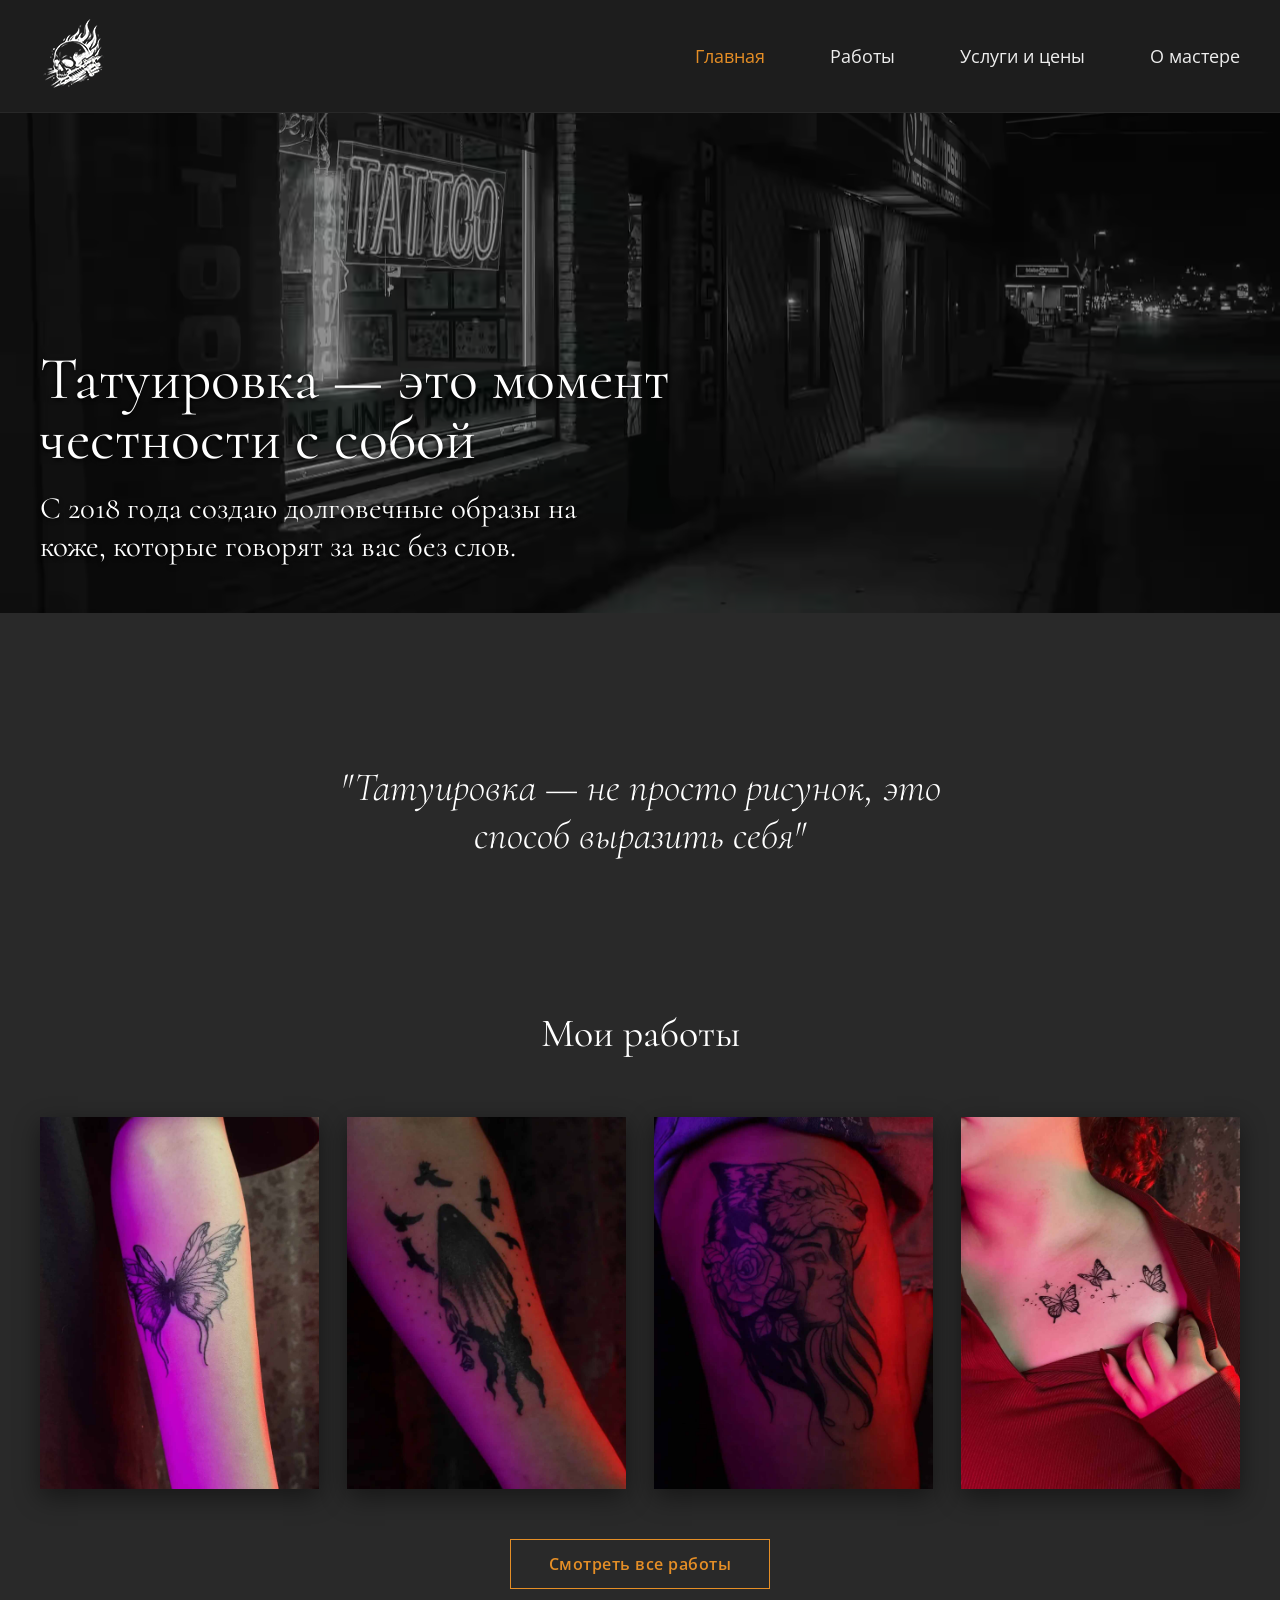
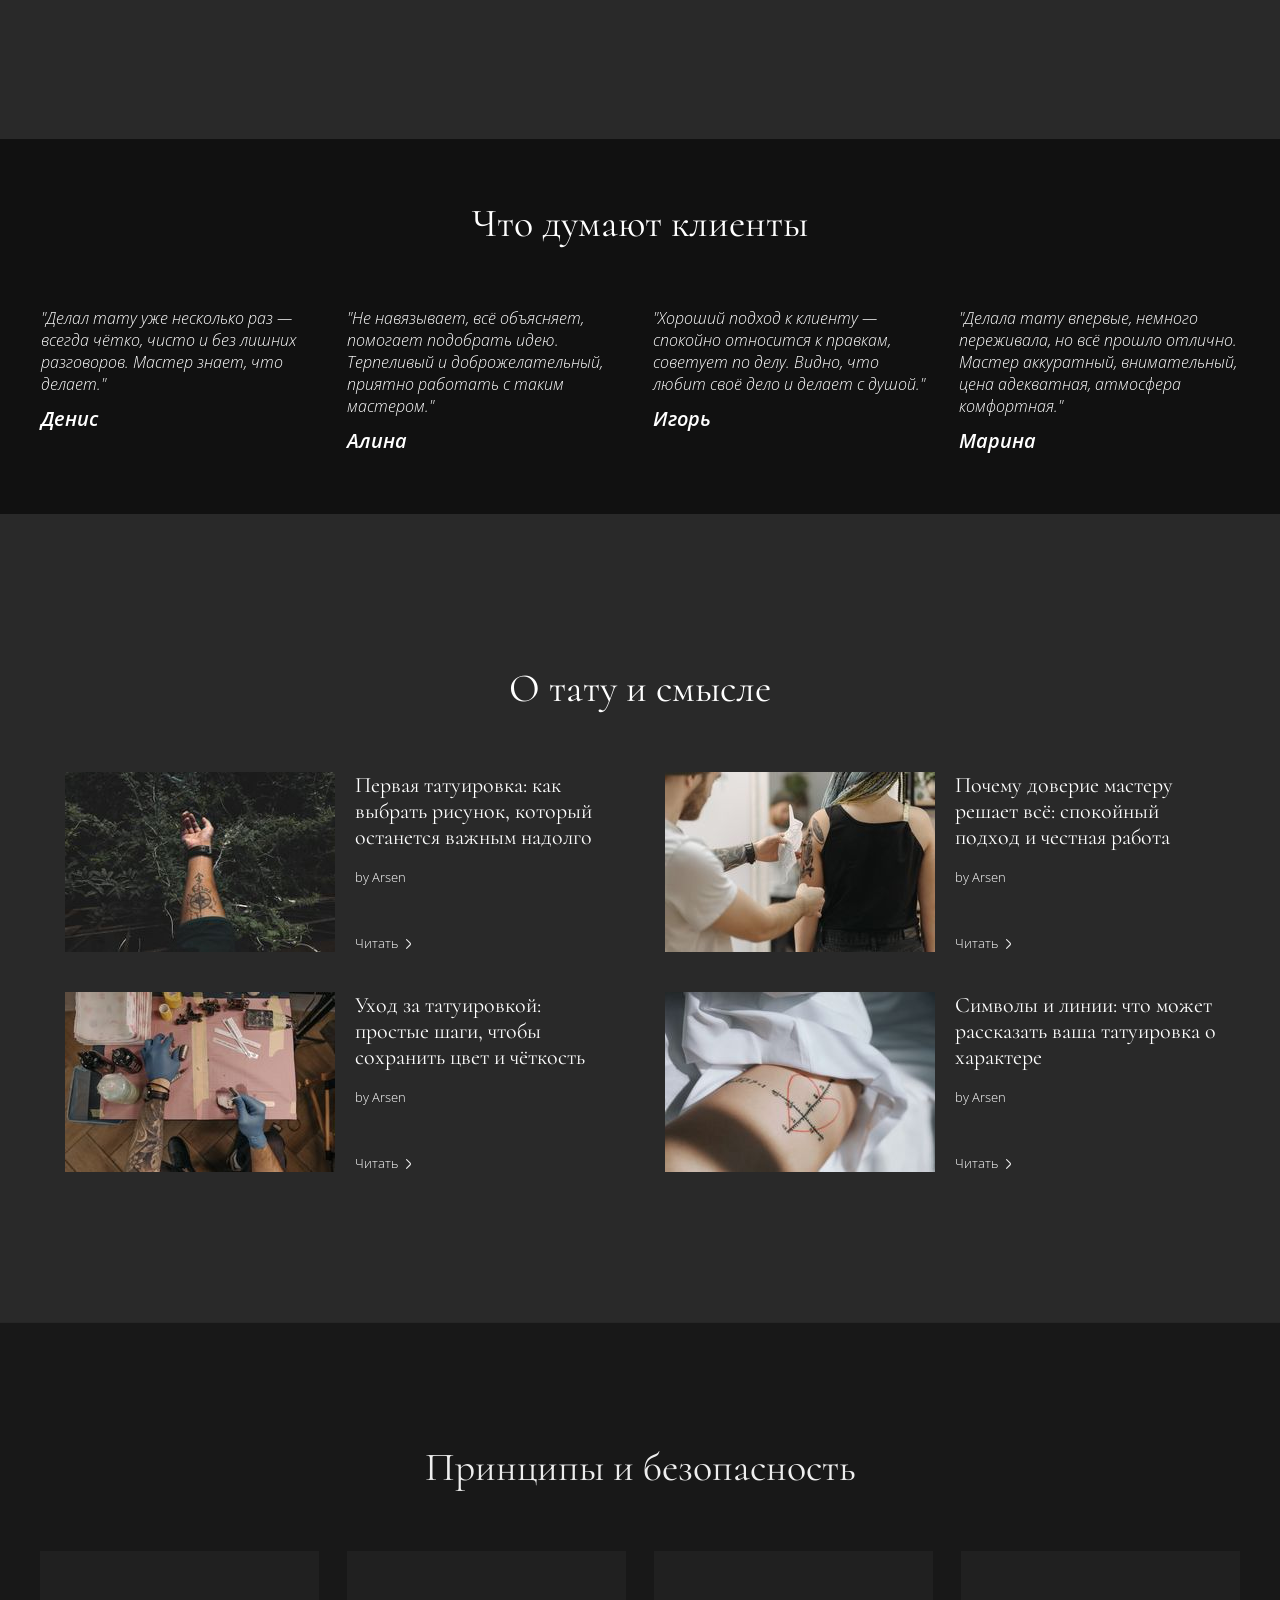
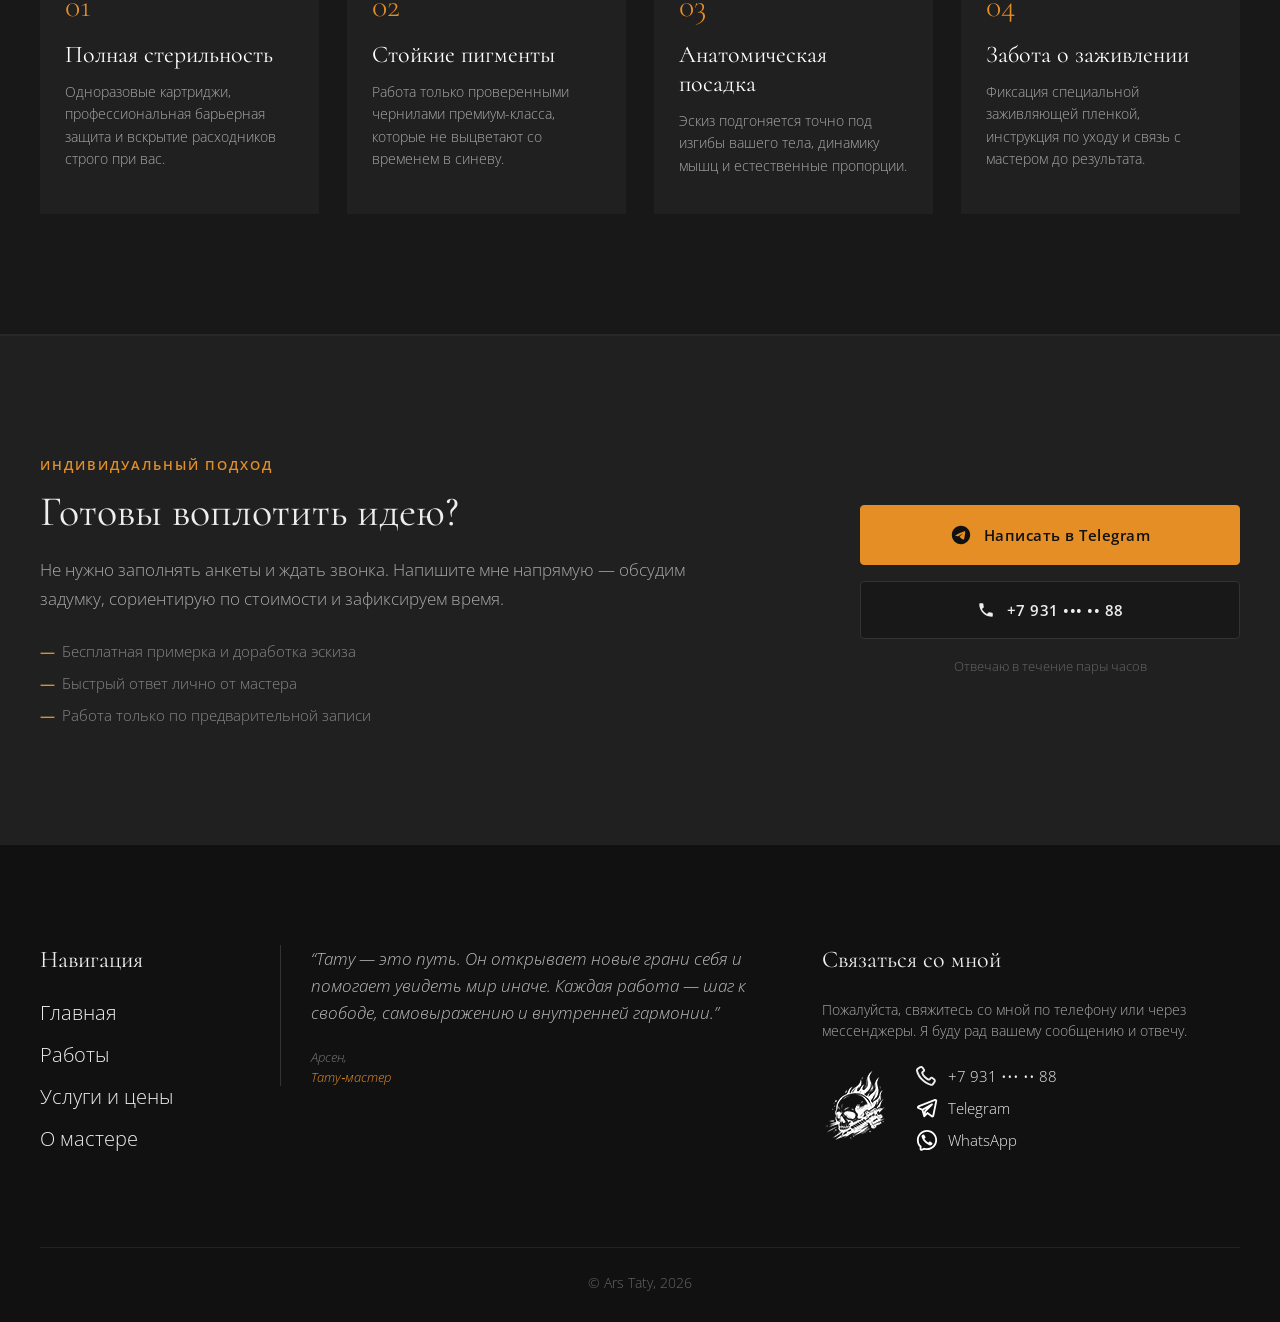
==== index.html @ 9cd9a905 "Add files via upload" ====
<!DOCTYPE html>
<html lang="ru">

<head>
  <meta charset="UTF-8">
  <meta name="viewport" content="width=device-width, initial-scale=1.0">
  <link rel="icon" type="image/svg+xml" href="images/favicon.svg">
  <title>Тату-мастер Арсен — Главная</title>
  <link rel="stylesheet" href="css/reset.css">
  <link rel="stylesheet" href="css/style.css">
  <link rel="preconnect" href="https://fonts.googleapis.com">
  <link rel="preconnect" href="https://fonts.gstatic.com" crossorigin>
  <link
    href="https://fonts.googleapis.com/css2?family=Cormorant:ital,wght@0,300..700;1,300..700&family=Open+Sans:ital,wght@0,300..800;1,300..800&display=swap"
    rel="stylesheet">
</head>

<body>

  <div class="wrapper">
    <header class="header">
      <div class="menu--close"></div>
      <div class="container">
        <div class="header__inner">
          <a href="./" class="logo">
            <img src="images/logo.png" alt="Тату-студия Ars Taty">
          </a>
          <nav class="menu">
            <button class="menu__btn" type="button" aria-label="Открыть меню">
              <span></span>
              <span></span>
              <span></span>
              <span></span>
            </button>
            <ul class="menu__list">
              <li class="menu__close">
                <button class="menu__close-btn" type="button" aria-label="Закрыть меню">
                  <img src="images/close.svg" alt="">
                </button>
              </li>
              <li class="menu__item">
                <a class="menu__link menu__link--current">Главная</a>
              </li>
              <li class="menu__item">
                <a href="works/" class="menu__link">Работы</a>
              </li>
              <li class="menu__item">
                <a href="prices/" class="menu__link">Услуги и цены</a>
              </li>
              <li class="menu__item">
                <a href="about/" class="menu__link">О мастере</a>
              </li>
              <li class="mobile-nav">
                <ul class="mobile-menu">
                  <li class="mobile-menu__item">
                    <a href="#" class="mobile__menu-link phone-secure" data-p1="Kzc5MzE=" data-p2="ODg4MTY4OA=="
                      data-view="KzcgOTMxIDg4OCAxNiA4OA==">+7 931 ••• •• 88</a>
                  </li>
                  <li class="mobile-menu__item">
                    <a href="https://t.me/ars_taty" target="_blank" rel="noopener"
                      class="mobile__menu-link">Telegram</a>
                  </li>
                </ul>
              </li>
            </ul>
          </nav>
        </div>
      </div>
    </header>

    <main class="main">
      <section class="top">
        <div class="container">
          <div class="top__inner">
            <h1 class="top__title">
              Татуировка — это момент честности с собой
            </h1>
            <p class="top__text">
              С 2018 года создаю долговечные образы на коже, которые говорят за вас без слов.
            </p>
          </div>
        </div>
      </section>
      <blockquote class="blockquote">
        <p class="blockquote__text">
          "Татуировка — не просто рисунок, это способ выразить себя"
        </p>
      </blockquote>
      <section class="assortment">
        <div class="container">
          <h2 class="title assortment__title">Мои работы</h2>
          <ul class="assortment__list">
            <li class="assortment__item">
              <a href="works/" class="assortment__link">
                <img src="images/prover2.jpg" alt="" class="assortment__img">
              </a>
            </li>
            <li class="assortment__item">
              <a href="works/" class="assortment__link">
                <img src="images/prover4.jpg" alt="" class="assortment__img">
              </a>
            </li>
            <li class="assortment__item">
              <a href="works/" class="assortment__link">
                <img src="images/prover5.jpg" alt="" class="assortment__img">
              </a>
            </li>
            <li class="assortment__item">
              <a href="works/" class="assortment__link">
                <img src="images/prover7.jpg" alt="" class="assortment__img">
              </a>
            </li>
          </ul>
          <a href="works/" class="assortment__btn">Смотреть все работы</a>
        </div>
      </section>
      <section class="reviews">
        <div class="container">
          <h2 class="title">
            Что думают клиенты
          </h2>
          <ul class="reviews__list">
            <li class="reviews__item">
              <blockquote>
                <p class="reviews__text">
                  "Делал тату уже несколько раз — всегда чётко, чисто и без лишних разговоров. Мастер знает, что
                  делает."
                </p>
                <cite class="reviews__name">Денис</cite>
              </blockquote>
            </li>
            <li class="reviews__item">
              <blockquote>
                <p class="reviews__text">
                  "Не навязывает, всё объясняет, помогает подобрать идею. Терпеливый и доброжелательный, приятно
                  работать с таким мастером."
                </p>
                <cite class="reviews__name">Алина</cite>
              </blockquote>
            </li>
            <li class="reviews__item">
              <blockquote>
                <p class="reviews__text">
                  "Хороший подход к клиенту — спокойно относится к правкам, советует по делу. Видно, что любит своё дело
                  и делает с душой."
                </p>
                <cite class="reviews__name">Игорь</cite>
              </blockquote>
            </li>
            <li class="reviews__item">
              <blockquote>
                <p class="reviews__text">
                  "Делала тату впервые, немного переживала, но всё прошло отлично. Мастер аккуратный, внимательный, цена
                  адекватная, атмосфера комфортная."
                </p>
                <cite class="reviews__name">Марина</cite>
              </blockquote>
            </li>
          </ul>
        </div>
      </section>
      <section class="main-blog">
        <div class="container">
          <h2 class="title">О тату и смысле</h2>
          <ul class="main-blog__list">
            <li class="main-blog__item">
              <img src="images/blog-1.jpg" alt="" class="main-blog__item-img">
              <div class="main-blog__item-content">
                <h3 class="main-blog__item-title">
                  <a href="articles/first-tattoo/">Первая татуировка: как выбрать рисунок, который останется важным
                    надолго</a>
                </h3>
                <a href="articles/first-tattoo/" class="main-blog__item-author">by Arsen</a>
                <a href="articles/first-tattoo/" class="main-blog__item-link">Читать</a>
              </div>
            </li>
            <li class="main-blog__item">
              <img src="images/blog-2.jpg" alt="" class="main-blog__item-img">
              <div class="main-blog__item-content">
                <h3 class="main-blog__item-title">
                  <a href="articles/trust-master/">Почему доверие мастеру решает всё: спокойный подход и честная
                    работа</a>
                </h3>
                <a href="articles/trust-master/" class="main-blog__item-author">by Arsen</a>
                <a href="articles/trust-master/" class="main-blog__item-link">Читать</a>
              </div>
            </li>
            <li class="main-blog__item">
              <img src="images/blog-3.jpg" alt="" class="main-blog__item-img">
              <div class="main-blog__item-content">
                <h3 class="main-blog__item-title">
                  <a href="articles/tattoo-care/">Уход за татуировкой: простые шаги, чтобы сохранить цвет и чёткость</a>
                </h3>
                <a href="articles/tattoo-care/" class="main-blog__item-author">by Arsen</a>
                <a href="articles/tattoo-care/" class="main-blog__item-link">Читать</a>
              </div>
            </li>
            <li class="main-blog__item">
              <img src="images/blog-4.jpg" alt="" class="main-blog__item-img">
              <div class="main-blog__item-content">
                <h3 class="main-blog__item-title">
                  <a href="articles/symbols/">Символы и линии: что может рассказать ваша татуировка о характере</a>
                </h3>
                <a href="articles/symbols/" class="main-blog__item-author">by Arsen</a>
                <a href="articles/symbols/" class="main-blog__item-link">Читать</a>
              </div>
            </li>
          </ul>

        </div>
      </section>
      <section class="prioritise">
        <div class="container">
          <h2 class="title">Принципы и безопасность</h2>
          <ul class="prioritise__list">
            <li class="prioritise__item">
              <span class="prioritise__number">01</span>
              <h3 class="prioritise__item-title">Полная стерильность</h3>
              <p class="prioritise__item-text">
                Одноразовые картриджи, профессиональная барьерная защита и вскрытие расходников строго при вас.
              </p>
            </li>
            <li class="prioritise__item">
              <span class="prioritise__number">02</span>
              <h3 class="prioritise__item-title">Стойкие пигменты</h3>
              <p class="prioritise__item-text">
                Работа только проверенными чернилами премиум-класса, которые не выцветают со временем в синеву.
              </p>
            </li>
            <li class="prioritise__item">
              <span class="prioritise__number">03</span>
              <h3 class="prioritise__item-title">Анатомическая посадка</h3>
              <p class="prioritise__item-text">
                Эскиз подгоняется точно под изгибы вашего тела, динамику мышц и естественные пропорции.
              </p>
            </li>
            <li class="prioritise__item">
              <span class="prioritise__number">04</span>
              <h3 class="prioritise__item-title">Забота о заживлении</h3>
              <p class="prioritise__item-text">
                Фиксация специальной заживляющей пленкой, инструкция по уходу и связь с мастером до результата.
              </p>
            </li>
          </ul>
        </div>
      </section>
      <section class="mailing-list">
        <div class="container">
          <div class="mailing-list__inner">
            <div class="mailing-list__content">
              <span class="mailing-list__subtitle">Индивидуальный подход</span>
              <h2 class="title mailing-list__title">Готовы воплотить идею?</h2>
              <p class="mailing-list__text">
                Не нужно заполнять анкеты и ждать звонка. Напишите мне напрямую — обсудим задумку, сориентирую по
                стоимости и зафиксируем время.
              </p>
              <ul class="mailing-list__features">
                <li>Бесплатная примерка и доработка эскиза</li>
                <li>Быстрый ответ лично от мастера</li>
                <li>Работа только по предварительной записи</li>
              </ul>
            </div>

            <div class="mailing-list__actions">
              <a href="https://t.me/ars_taty" target="_blank" rel="noopener"
                class="mailing-list__btn mailing-list__btn--tg">
                <svg width="22" height="22" viewBox="0 0 24 24" fill="currentColor">
                  <path
                    d="M12 2C6.48 2 2 6.48 2 12s4.48 10 10 10 10-4.48 10-10S17.52 2 12 2zm4.64 6.8c-.15 1.58-.8 5.42-1.13 7.19-.14.75-.42 1-.68 1.03-.58.05-1.02-.38-1.58-.75-.88-.58-1.38-.94-2.23-1.5-.99-.65-.35-1.01.22-1.59.15-.15 2.71-2.48 2.76-2.69a.2.2 0 00-.05-.18c-.06-.05-.14-.03-.21-.02-.09.02-1.49.95-4.22 2.79-.4.27-.76.41-1.08.4-.36-.01-1.04-.2-1.55-.37-.63-.2-1.12-.31-1.08-.66.02-.18.27-.36.75-.55 2.92-1.27 4.86-2.11 5.83-2.51 2.78-1.16 3.35-1.36 3.73-1.36.08 0 .27.02.39.12.1.08.13.19.14.27-.01.06.01.24 0 .38z" />
                </svg>
                <span>Написать в Telegram</span>
              </a>
              <a href="#" class="mailing-list__btn mailing-list__btn--phone phone-secure" data-p1="Kzc5MzE="
                data-p2="ODg4MTY4OA==" data-view="KzcgOTMxIDg4OCAxNiA4OA==">
                <svg width="18" height="18" viewBox="0 0 24 24" fill="currentColor">
                  <path
                    d="M6.62 10.79a15.053 15.053 0 006.59 6.59l2.2-2.2c.27-.27.67-.36 1.02-.24 1.12.37 2.33.57 3.57.57.55 0 1 .45 1 1V20c0 .55-.45 1-1 1-9.39 0-17-7.61-17-17 0-.55.45-1 1-1h3.5c.55 0 1 .45 1 1 0 1.25.2 2.45.57 3.57.11.35.03.74-.25 1.02l-2.2 2.2z" />
                </svg>
                <span>+7 931 ••• •• 88</span>
              </a>

              <p class="mailing-list__note">Отвечаю в течение пары часов</p>
            </div>
          </div>
        </div>
      </section>
    </main>
    <footer class="footer">
      <div class="container">
        <div class="footer__inner">
          <ul class="footer__products">
            <li class="footer__products-title">
              Навигация
            </li>
            <li class="footer__products-item">
              <a class="footer__products-link footer__link--current">Главная</a>
            </li>
            <li class="footer__products-item">
              <a href="works/" class="footer__products-link">Работы</a>
            </li>
            <li class="footer__products-item">
              <a href="prices/" class="footer__products-link">Услуги и цены</a>
            </li>
            <li class="footer__products-item">
              <a href="about/" class="footer__products-link">О мастере</a>
            </li>
          </ul>
          <blockquote class="footer__blockquote">
            <p class="footer__blockquote-text">
              “Тату — это путь. Он открывает новые грани себя и помогает увидеть мир иначе.
              Каждая работа — шаг к свободе, самовыражению и внутренней гармонии.”
            </p>
            <cite class="footer__blockquote-author">
              Арсен,
              <span>Тату‑мастер</span>
            </cite>
          </blockquote>
          <div class="footer__contacts">
            <h5 class="footer__contacts-title">
              Связаться со мной
            </h5>
            <p class="footer__contacts-text">
              Пожалуйста, свяжитесь со мной по телефону или через мессенджеры.
              Я буду рад вашему сообщению и отвечу.
            </p>
            <ul class="footer__nav">
              <li class="footer__nav-logo">
                <a href="./" class="footer__logo">
                  <img src="images/logo.png" alt="Тату-студия Ars Taty">
                </a>
              </li>
              <li class="footer__nav-contacts">
                <a href="#" class="footer__nav-phone phone-secure" data-p1="Kzc5MzE=" data-p2="ODg4MTY4OA=="
                  data-view="KzcgOTMxIDg4OCAxNiA4OA==">+7 931 ••• •• 88</a>
                <a href="https://t.me/ars_taty" target="_blank" rel="noopener" class="footer__nav-tg">Telegram</a>
                <a href="https://wa.me/79318881688" target="_blank" rel="noopener" class="footer__nav-wa">WhatsApp</a>
              </li>
            </ul>
          </div>
        </div>
        <div class="footer__bottom">
          <p class="footer__copy">© Ars Taty,
            <script>document.write(new Date().getFullYear());</script>
          </p>
        </div>
      </div>
    </footer>
  </div>

  <script src="js/main.js"></script>
</body>

</html>
---- css/style.css ----
html {
  box-sizing: border-box;
  scroll-behavior: smooth;
}

*,
*::after,
*::before {
  box-sizing: inherit;
}

html,
body {
  min-height: 100%;
}

body.lock-scroll {
  overflow: hidden;
}

.wrapper {
  min-height: 100%;
  display: flex;
  flex-direction: column;
}

.main {
  flex-grow: 1;
}

a {
  text-decoration: none;
  color: inherit;
}

button {
  padding: 0;
  border: none;
  background-color: transparent;
}

ul {
  list-style: none;
}

.title {
  text-align: center;
  margin-bottom: 60px;
  font-family: "Cormorant", serif;
  font-size: 40px;
  font-weight: 400;
}

.container {
  max-width: 1240px;
  margin: 0 auto;
  padding-left: 20px;
  padding-right: 20px;
}

body {
  color: #151618;
  font-family: "Open Sans", sans-serif;
  font-size: 20px;
  font-weight: 300;
  line-height: normal;
  position: relative;
  overflow-x: hidden;
}

.header {
  position: sticky;
  top: 0;
  z-index: 99;
  color: #eee;
  background: rgba(17, 17, 17, 0.95);
  backdrop-filter: blur(8px);
  border-bottom: 1px solid rgba(255, 255, 255, 0.05);
  transition: transform 0.35s ease;
  will-change: transform;
}

.header__inner {
  display: flex;
  justify-content: space-between;
  align-items: center;
  padding: 18px 0;
  min-height: 80px;
}

.menu__btn {
  display: none;
  width: 40px;
  height: 40px;
  padding: 10px 0;
  flex-direction: column;
  justify-content: space-between;
  position: relative;
  z-index: 2;
}

.menu__link {
  transition: color 0.25s ease;
}

.menu__link[href]:hover {
  color: #E58E26;
  cursor: pointer;
}

.menu__link.menu__link--current {
  color: #E58E26;
  cursor: default;
}


.menu--close {
  display: none;
  position: absolute;
  left: 0;
  right: 0;
  top: 0;
  bottom: 0;
  background-color: rgba(0, 0, 0, .83);
  z-index: 1;
  transition: background-color .3s ease;
}

.menu--close.menu--open {
  display: block;
}

.mobile-nav,
.menu__close {
  display: none;
}

.menu__btn span {
  background-color: #eee;
  height: 2px;
  width: 100%;
}

.menu__list {
  display: flex;
  align-items: center;
  gap: 0 65px;
  font-size: 18px;
  font-weight: 400;
  margin-left: 85px;
  position: relative;
  z-index: 3;
}

.menu__list li,
.menu__list a {
  white-space: nowrap;
}

.top {
  position: relative;
  color: #fff;
}

.top::before {
  content: '';
  position: absolute;
  inset: 0;
  background-image: url(../images/top-bg2.avif);
  background-repeat: no-repeat;
  background-position: center;
  background-size: cover;
  filter: brightness(0.6);
  z-index: -1;
}

.top__inner {
  min-height: 500px;
  color: #fff;
  font-family: "Cormorant", serif;
  font-weight: 400;
  display: flex;
  flex-direction: column;
  justify-content: flex-end;
  text-shadow: 0 2px 4px rgb(0, 0, 0);
}

.top__title {
  font-size: 60px;
  margin-bottom: 20px;
  max-width: 780px;
  line-height: 1;
  font-weight: 400;
}

.top__text {
  font-size: 31px;
  margin-bottom: 48px;
  max-width: 560px;
}

.blockquote,
.assortment {
  background: #292929;
}

.blockquote__text {
  text-align: center;
  font-family: 'Cormorant', serif;
  font-size: 40px;
  font-style: italic;
  max-width: 704px;
  padding: 150px 0;
  margin: 0 auto;
  color: #fff;
}


.assortment {
  padding-bottom: 150px;
  color: #fff;
}

.assortment__btn {
  display: block;
  width: max-content;
  margin: 50px auto 0;
  padding: 13px 38px;
  border: 1px solid #E58E26;
  color: #E58E26;
  font-family: "Open Sans", sans-serif;
  font-size: 16px;
  font-weight: 600;
  letter-spacing: 0.5px;
  text-decoration: none;
  transition: background-color 0.3s ease, color 0.3s ease;
}

.assortment__btn:hover {
  background-color: #E58E26;
  color: #111111;
}

.assortment__list {
  display: grid;
  grid-template-columns: repeat(4, 1fr);
  gap: 28px;
}

.assortment__item {
  overflow: hidden;
  aspect-ratio: 3 / 4;
  background-color: #202020;
  box-shadow: 0 8px 24px rgba(0, 0, 0, 0.45);
}

.assortment__link {
  display: block;
  width: 100%;
  height: 100%;
}

.assortment__img {
  width: 100%;
  height: 100%;
  object-fit: cover;
  display: block;
  transition: transform 0.4s ease;
}

.assortment__item:hover .assortment__img {
  transform: scale(1.06);
}

.reviews {
  background: #111;
  padding: 60px 0;
  color: #fff;
}

.reviews__list {
  display: flex;
  gap: 0 26px;
  justify-content: center;
}

.reviews__item {
  flex-basis: 280px;
}

.reviews__text {
  font-size: 16px;
  font-style: italic;
  margin-bottom: 10px;
}

.reviews__name {
  font-weight: 600;
}

.main-blog {
  padding: 150px 0;
  background: #292929;
  color: #fff;
}

.main-blog__list {
  display: flex;
  justify-content: space-around;
  flex-wrap: wrap;
  gap: 40px 0;
}

.main-blog__item-img {
  max-width: 270px;
}

.main-blog__item {
  flex-basis: 551px;
  display: flex;
  gap: 0 20px;
}

.main-blog__item-content {
  display: flex;
  flex-direction: column;
}

.main-blog__item-title {
  font-family: "Cormorant", serif;
  font-size: 22px;
  font-weight: 400;
  margin-bottom: 10px;
  min-height: 86px;
}

.main-blog__item-author {
  font-size: 13px;
}

.main-blog__item-link {
  margin-top: auto;
  font-size: 13px;
  position: relative;
}

.main-blog__item-link::after {
  content: '';
  background-image: url(../images/arrow-wh.svg);
  position: absolute;
  width: 5px;
  height: 10px;
  margin-left: 8px;
  bottom: 3px;
}


.mailing-list {
  padding: 120px 0;
  background: #202020;
  color: #eee;
  border-top: 1px solid #282828;
}

.mailing-list__inner {
  display: flex;
  justify-content: space-between;
  align-items: center;
  gap: 60px;
}

.mailing-list__content {
  flex: 1 1 620px;
  max-width: 660px;
}

.mailing-list__subtitle {
  display: block;
  font-size: 13px;
  text-transform: uppercase;
  letter-spacing: 2px;
  color: #e58e26;
  margin-bottom: 14px;
  font-weight: 600;
}

.mailing-list__title {
  text-align: left;
  margin-bottom: 20px;
  font-size: 42px;
  line-height: 1.15;
}


.mailing-list__text {
  font-size: 17px;
  line-height: 1.65;
  color: #aaa;
  margin-bottom: 28px;
  font-weight: 300;
}

.mailing-list__features {
  display: flex;
  flex-direction: column;
  gap: 12px;
}

.mailing-list__features li {
  font-size: 15px;
  color: #888;
  position: relative;
  padding-left: 22px;
  text-align: left;
}

.mailing-list__features li::before {
  content: '—';
  position: absolute;
  left: 0;
  color: #e58e26;
  font-weight: 600;
}

.mailing-list__actions {
  flex: 0 0 380px;
  display: flex;
  flex-direction: column;
  gap: 16px;
}

.mailing-list__btn {
  display: flex;
  align-items: center;
  justify-content: center;
  gap: 12px;
  width: 100%;
  padding: 18px 28px;
  font-family: "Open Sans", sans-serif;
  font-size: 15px;
  font-weight: 600;
  letter-spacing: 0.5px;
  border-radius: 4px;
  transition: all 0.3s ease;
  text-decoration: none;
}

.mailing-list__btn--tg {
  background-color: #E58E26;
  color: #111;
  border: 1px solid #E58E26;
}

.mailing-list__btn--tg:hover {
  background-color: #f39c12;
  border-color: #f39c12;
  transform: translateY(-2px);
  box-shadow: 0 8px 24px rgba(229, 142, 38, 0.28);
}

.mailing-list__btn--phone {
  background-color: #181818;
  border: 1px solid #333;
  color: #eee;
}

.mailing-list__btn--phone:hover {
  border-color: #E58E26;
  color: #e58e26;
  transform: translateY(-2px);
}

.mailing-list__note {
  font-size: 13px;
  color: #666;
  text-align: center;
  margin-top: 2px;
}


.prioritise {
  padding: 120px 0;
  background: #181818;
  color: #eee;
  border-top: 1px solid #262626;
  border-bottom: 1px solid #262626;
}

.prioritise__list {
  display: grid;
  grid-template-columns: repeat(4, 1fr);
  gap: 28px;
}

.prioritise__item {
  background-color: #202020;
  padding: 35px 25px;
  border-bottom: 2px solid transparent;
  transition: border-color 0.3s ease, transform 0.3s ease;
}

.prioritise__item:hover {
  border-bottom-color: #E58E26;
  transform: translateY(-4px);
}

.prioritise__number {
  display: block;
  font-family: "Cormorant", serif;
  font-size: 32px;
  color: #e58e26;
  margin-bottom: 15px;
}

.prioritise__item-title {
  font-family: "Cormorant", serif;
  font-size: 24px;
  font-weight: 400;
  color: #fff;
  margin-bottom: 12px;
}

.prioritise__item-text {
  font-size: 14px;
  line-height: 1.6;
  color: #aaa;
}

.footer {
  padding: 100px 0 30px;
  background: #111;
  color: #eee;
}

.footer__inner {
  margin-bottom: 80px;
  display: grid;
  grid-template-columns: 200px 1.2fr 1fr;
  gap: 40px;
  align-items: start;
}

.footer__products-title,
.footer__contacts-title {
  font-family: "Cormorant", serif;
  font-size: 24px;
  font-weight: 400;
  margin-bottom: 25px;
}

.footer__products-item {
  margin-bottom: 15px;
}

.footer__products-link[href]:hover {
  color: #E58E26;
  cursor: pointer;
}

.footer__link--current {
  color: #eee;
  cursor: default;
}

.footer__blockquote {
  border-left: 1px solid #333;
  padding-left: 30px;
}

.footer__blockquote-text {
  font-style: italic;
  font-size: 17px;
  line-height: 1.6;
  margin-bottom: 15px;
  color: #bbb;
}

.footer__blockquote-author {
  font-size: 13px;
  color: #777;
}

.footer__blockquote-author span {
  display: block;
  color: #e58e26;
}

.footer__contacts-text {
  font-size: 14px;
  line-height: 1.5;
  color: #aaa;
  margin-bottom: 25px;
}

.footer__nav {
  display: flex;
  flex-wrap: wrap;
  align-items: center;
  gap: 16px 24px;
}

.footer__nav-logo {
  margin: 0;
  flex-shrink: 0;
}

.footer__nav-contacts {
  margin: 0;
  flex-shrink: 0;
}

.footer__nav-phone,
.footer__nav-tg,
.footer__nav-wa {
  position: relative;
  padding-left: 32px;
  font-size: 15px;
  display: block;
  white-space: nowrap;
  margin-bottom: 12px;
  transition: color 0.25s ease;
}

.footer__nav-wa {
  margin-bottom: 0;
}

.footer__nav-phone:hover,
.footer__nav-tg:hover,
.footer__nav-wa:hover {
  color: #E58E26;
}

.footer__nav-phone::before,
.footer__nav-tg::before,
.footer__nav-wa::before {
  content: '';
  position: absolute;
  left: 0;
  top: 50%;
  transform: translateY(-50%);
  background-repeat: no-repeat;
  background-position: center;
  background-size: contain;
}

.footer__nav-phone::before {
  width: 20px;
  height: 20px;
  background-image: url(../images/phone.svg);
}

.footer__nav-tg::before {
  width: 22px;
  height: 22px;
  background-image: url(../images/telegram.svg);
}

.footer__nav-wa::before {
  width: 22px;
  height: 22px;
  background-image: url(../images/wts.svg);
}

/* .footer__social {
  width: 100%;
  margin: 8px 0 0 0;
}

.footer__social-list {
  display: flex;
  gap: 15px;
  margin: 0;
}

.footer__social-link {
  display: grid;
} */

.footer__bottom {
  border-top: 1px solid #222;
  padding-top: 25px;
  text-align: center;
}

.footer__copy {
  font-size: 14px;
  color: #666;
}





















@media (max-width: 1200px) {
  .main-blog__item {
    flex-basis: 428px;
  }

  .main-blog__item-img {
    max-width: 230px;
  }
}

@media (max-width: 1000px) {

  .menu__list {
    margin-left: 60px;
  }

  .logo {
    margin-bottom: 0;
  }

  .header__inner {
    min-height: auto;
  }

  .blockquote {
    position: relative;
  }

  .blockquote::after {
    content: '';
    position: absolute;
    bottom: 0;
    left: 20px;
    right: 20px;
    height: 1px;
    background-color: #4c4c4c;
  }

  .blockquote__text {
    padding-top: 120px;
    padding-bottom: 120px;
  }

  .assortment {
    padding: 120px 0;


  }

  .main-blog {
    padding: 120px 0;
  }

  .main-blog__item-img {
    max-width: 230px;
  }

  .mailing-list {
    padding: 80px 0;
  }

  .mailing-list__inner {
    flex-direction: column;
    text-align: center;
    gap: 40px;
  }


  .mailing-list__title {
    text-align: center;
  }

  .mailing-list__content {
    max-width: 100%;
    flex: 0 0 auto;
  }

  .mailing-list__features {
    align-items: center;
  }

  .mailing-list__actions {
    flex: 0 0 auto;
    width: 100%;
    max-width: 380px;
  }
}

@media (max-width: 916px) {
  .assortment__list {
    justify-content: center;
  }

  .main-blog__list {
    gap: 40px 20px;
  }

  .main-blog__item:nth-child(even) {
    margin-left: 98px;
  }

  .main-blog__item {
    flex-basis: 542px;
  }
}

@media (max-width: 860px) {
  .header--hidden {
    transform: translateY(-100%);
  }

  .logo {
    display: flex;
    align-items: center;
    justify-content: center;
    height: 100%;
    margin-left: auto;
    margin-right: auto;
  }

  .logo img {
    display: block;
    width: 50px;
    height: auto;
  }

  .header__inner {
    height: 60px;
    min-height: 60px;
    padding: 0;
  }

  .header__inner::after {
    content: '';
    width: 40px;
  }

  .menu__list {
    position: fixed;
    inset: 0;
    width: 100%;
    max-width: 100%;
    height: 100vh;
    margin: 0;
    background-color: #141414;
    display: flex;
    flex-direction: column;
    justify-content: center;
    align-items: center;
    padding: 60px 20px;
    transform: translateY(-100%);
    transition: transform 0.45s cubic-bezier(0.16, 1, 0.3, 1);
    z-index: 100;
  }

  .menu__list.menu__list--open {
    transform: translateY(0%);
  }

  .menu__close-btn {
    position: absolute;
    top: 10px;
    left: 20px;
    width: 40px;
    height: 40px;
    display: flex;
    align-items: center;
    justify-content: center;
    cursor: pointer;
  }

  .menu__close-btn img {
    display: block;
    width: 20px;
    height: 20px;
  }

  .menu__item {
    margin-bottom: 24px;
    font-size: 28px;
    font-family: "Cormorant", serif;
  }

  .menu__link {
    color: #e0e0e0;
    transition: color 0.2s ease;
  }

  .menu__link.menu__link--current {
    cursor: pointer;
  }

  .mobile-menu {
    margin: 30px 0 0;
    padding-top: 30px;
    border-top: 1px solid #282828;
    display: flex;
    flex-direction: column;
    align-items: center;
    gap: 16px;
  }

  .menu__btn {
    display: flex;
  }

  .mobile-nav,
  .menu__close {
    display: block;
  }

  .menu {
    order: -1;
    margin-right: 0;
  }

  .mobile-menu__item {
    margin-bottom: 0;
  }

  .mobile__menu-link {
    font-size: 16px;
    color: #888;
    transition: color 0.2s ease;
  }

  .mobile__menu-link:hover {
    color: #e58e26;
  }

  .prioritise__list {
    grid-template-columns: repeat(2, 1fr);
    gap: 16px;
  }

  .footer__inner {
    grid-template-columns: 1fr 1fr;
    gap: 40px 30px;
    margin-bottom: 50px;
  }

  .footer__products {
    order: 1;
  }

  .footer__contacts {
    order: 2;
  }

  .footer__blockquote {
    order: 3;
    grid-column: 1 / -1;
    margin-top: 10px;
    padding-left: 20px;
    border-left: 1px solid #333;
  }
}

@media (max-width: 768px) {
  .blockquote__text {
    max-width: 640px;
  }

  .assortment__list {
    grid-template-columns: repeat(2, 1fr);
    gap: 16px;
  }

  .reviews__list {
    flex-wrap: wrap;
    gap: 30px 76px;
  }

  .main-blog__item:nth-child(even) {
    margin-left: 98px;
  }

  .prioritise {
    padding: 70px 0;
  }
}

@media (max-width: 680px) {
  .container {
    padding-left: 10px;
    padding-right: 10px;
  }

  .menu__close-btn {
    left: 10px;
    top: 10px;
  }

  .top__title {
    font-size: 40px;
  }

  .blockquote__text {
    font-size: 36px;
    max-width: 376px;
  }

  .main-blog__item:nth-child(even) {
    margin-left: 0;
  }
}

@media (max-width: 540px) {
  .footer {
    padding: 60px 0 25px;
  }

  .footer__inner {
    grid-template-columns: 1fr;
    text-align: center;
    gap: 45px;
    margin-bottom: 40px;
  }

  .footer__blockquote {
    border-left: none;
    border-top: 1px solid #262626;
    padding: 25px 10px;
    margin-top: 0;
  }

  .footer__nav {
    flex-direction: column;
    gap: 15px;
  }

  .footer__nav-logo,
  .footer__nav-contacts,
  .footer__social {
    margin: 0;
  }

  .footer__nav-contacts {
    display: flex;
    flex-direction: column;
    align-items: center;
  }

  .footer__social-list {
    justify-content: center;
  }
}

@media (max-width: 480px) {
  .logo img {
    width: 40px;
  }

  .title {
    margin-bottom: 50px;
  }

  .top__title {
    font-size: 31px;
    margin-bottom: 10px;
  }

  .top__text {
    font-size: 20px;
    margin-bottom: 30px;
  }

  .blockquote__text {
    font-size: 28px;
    padding: 50px 10px;
  }

  .assortment {
    padding: 50px 0;
  }

  .assortment__title {
    font-size: 36px;
  }

  .assortment__list {
    gap: 10px;
  }

  .reviews__list {
    gap: 30px 20px;
  }

  .reviews {
    padding: 50px 0;
  }

  .reviews__item {
    flex-basis: 220px;
  }

  .main-blog {
    padding: 50px 0;
  }

  .main-blog__list {
    justify-content: center;
  }

  .main-blog__item {
    display: block;
    max-width: 270px;
    margin: 0 auto;
  }

  .main-blog__item:nth-child(even) {
    margin-left: auto;
    margin-right: auto;
  }

  .main-blog__item-img {
    max-width: 100%;
  }

  .mailing-list {
    padding: 60px 0;
  }

  .mailing-list__text {
    font-size: 14px;
  }

  .mailing-list__btn {
    padding: 15px 20px;
    font-size: 14px;
  }

  .prioritise {
    padding: 50px 0;
  }

  .prioritise__list {
    grid-template-columns: 1fr;
  }
}

@media (max-width: 360px) {
  .title {
    margin-bottom: 30px;
  }

  .top__title {
    font-size: 31px;
    margin-bottom: 10px;
  }

  .top__inner {
    min-height: 367px;
  }

  .blockquote__text {
    font-size: 24px;
    max-width: 340px;
  }

  .assortment {
    padding: 50px 0;
  }

  .assortment__title {
    font-size: 36px;
  }

  .reviews__item {
    flex-basis: 100%;
  }

  .main-blog {
    padding: 50px 0;
  }

  .main-blog__item {
    display: block;
    max-width: 270px;
  }

  .main-blog__item-img {
    max-width: 100%;
  }

  .main-blog__list {
    justify-content: center;
  }

  .main-blog__item-title {
    min-height: auto;
  }
}
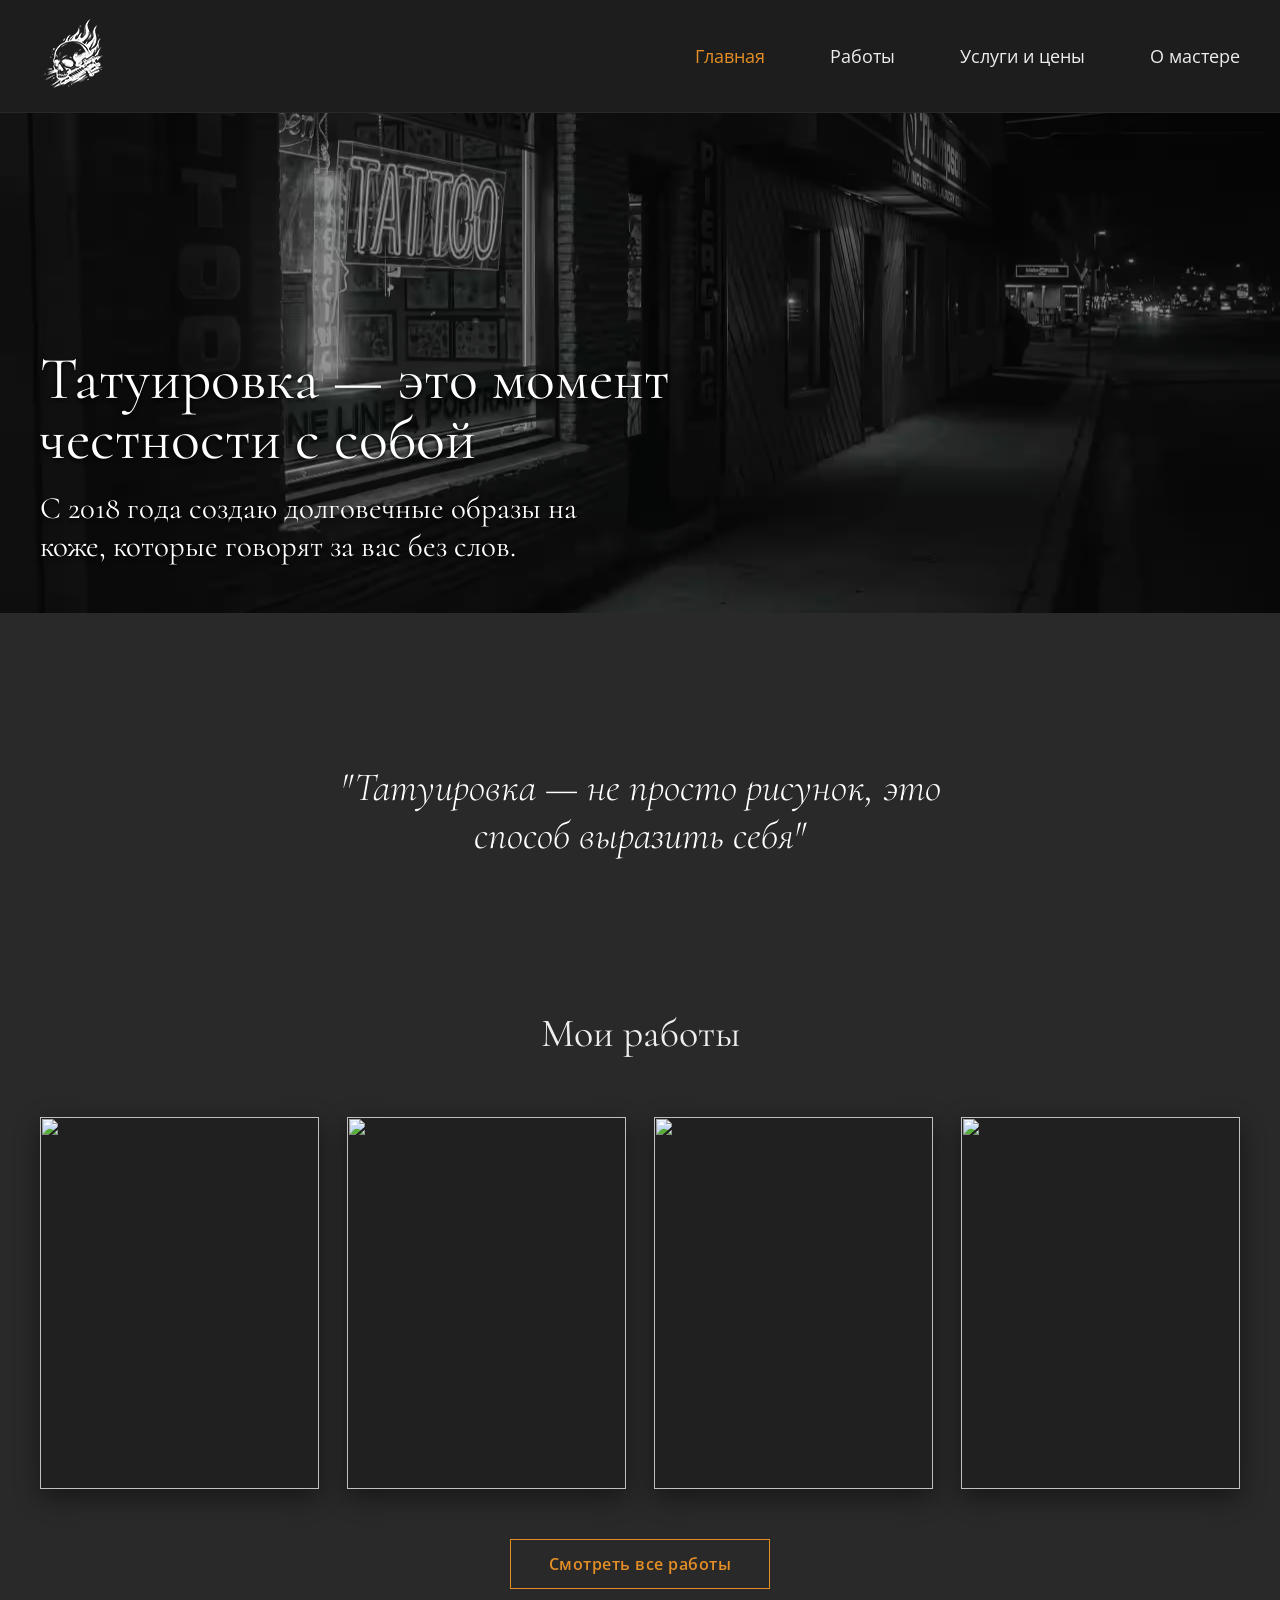
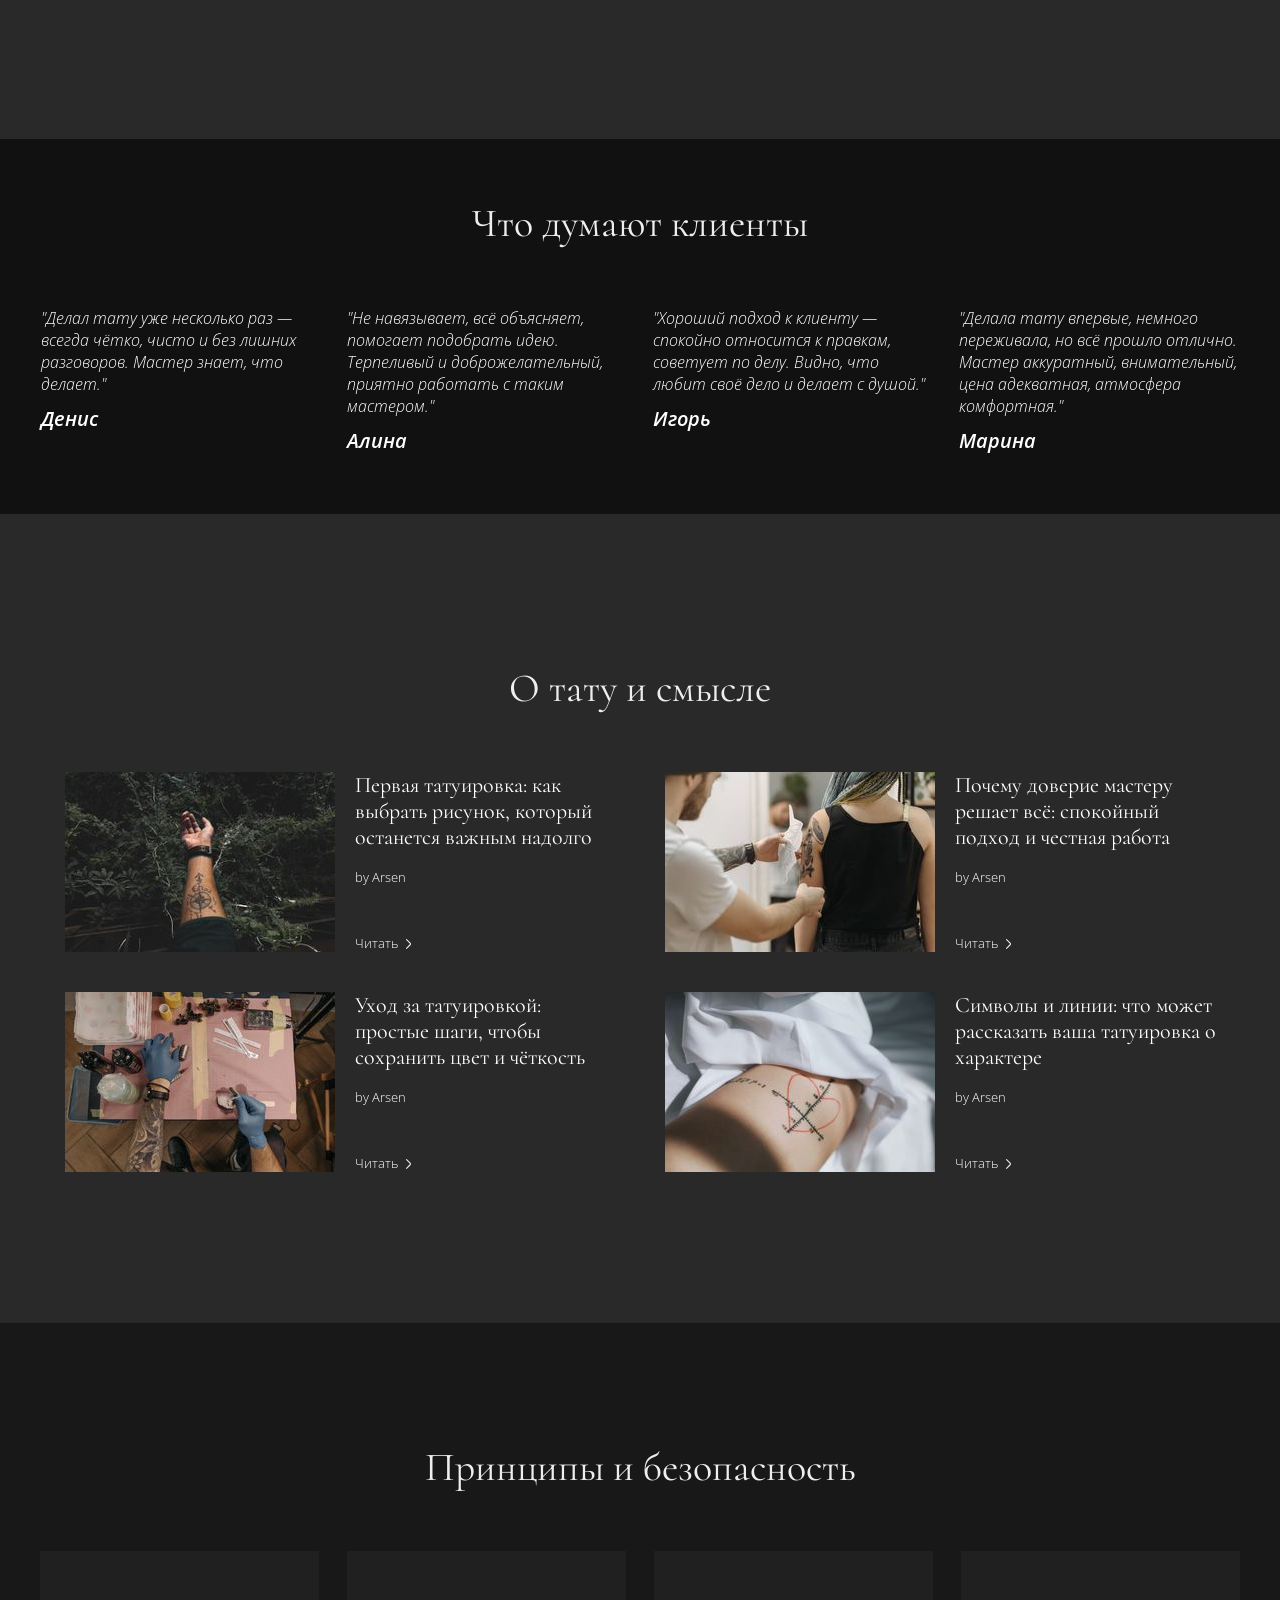
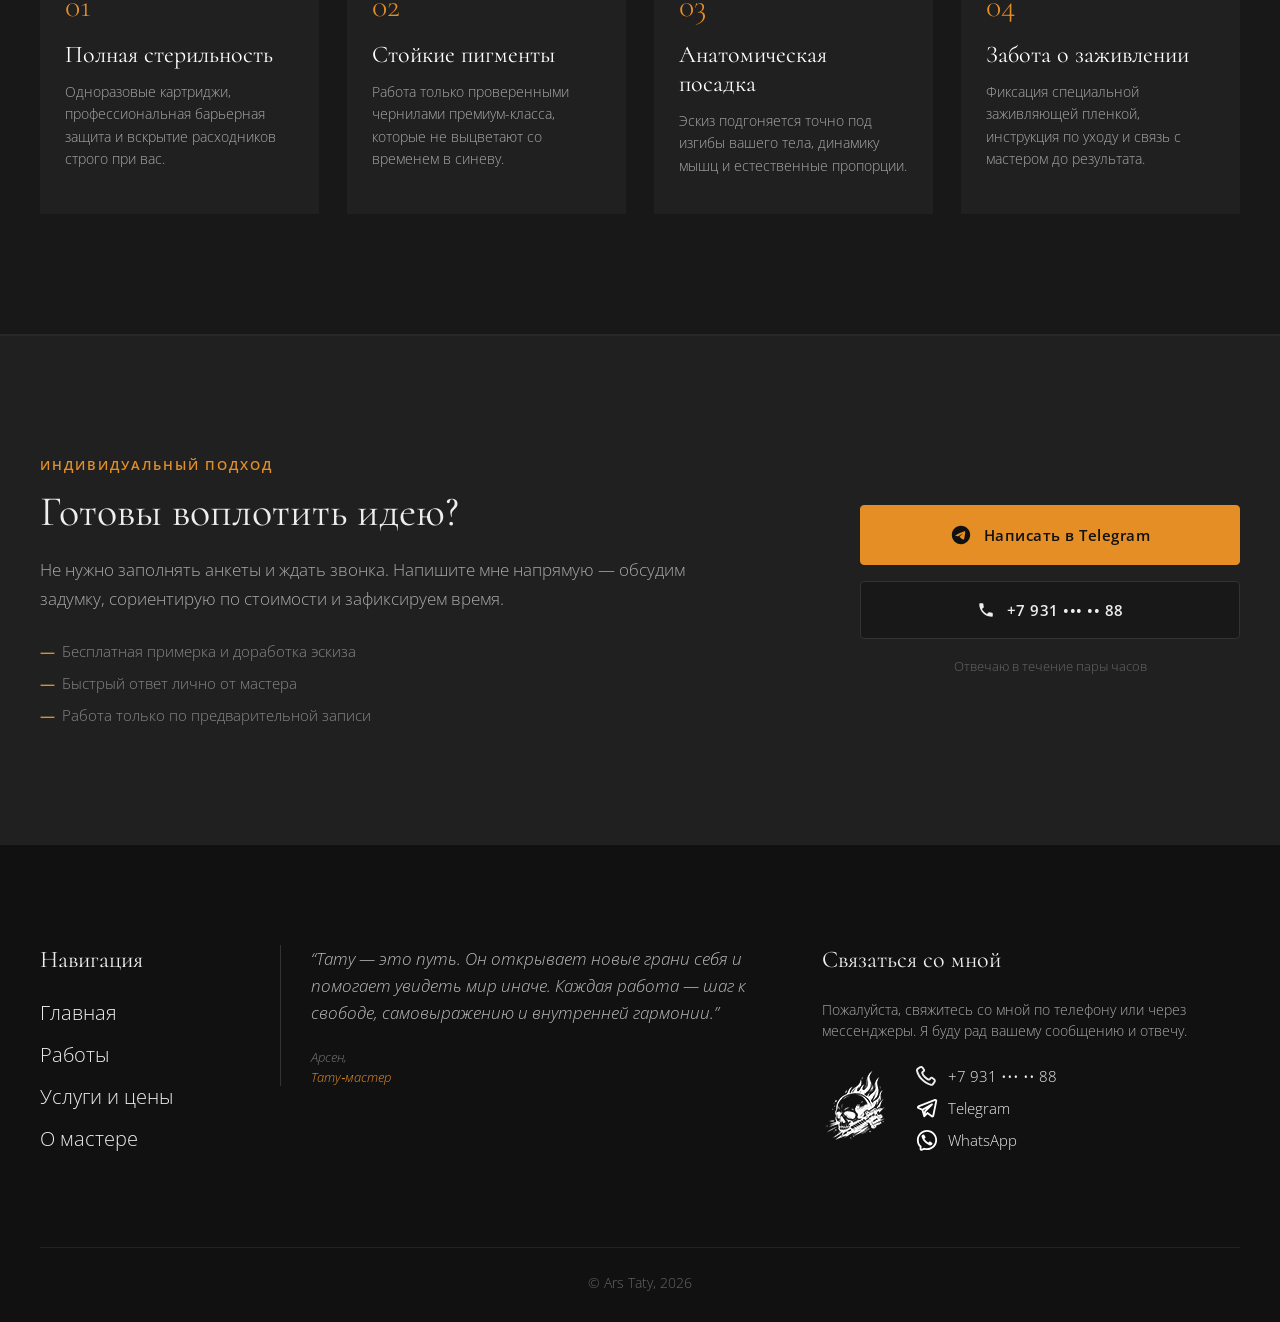
==== commit 76321ba0: "Add files via upload" ====
--- a/index.html
+++ b/index.html
@@ -92,22 +92,22 @@
           <ul class="assortment__list">
             <li class="assortment__item">
               <a href="works/" class="assortment__link">
-                <img src="images/prover2.jpg" alt="" class="assortment__img">
+                <img src="images/img1.avif" alt="" class="assortment__img">
               </a>
             </li>
             <li class="assortment__item">
               <a href="works/" class="assortment__link">
-                <img src="images/prover4.jpg" alt="" class="assortment__img">
+                <img src="images/img2.avif" alt="" class="assortment__img">
               </a>
             </li>
             <li class="assortment__item">
               <a href="works/" class="assortment__link">
-                <img src="images/prover5.jpg" alt="" class="assortment__img">
+                <img src="images/img3.avif" alt="" class="assortment__img">
               </a>
             </li>
             <li class="assortment__item">
               <a href="works/" class="assortment__link">
-                <img src="images/prover7.jpg" alt="" class="assortment__img">
+                <img src="images/img4.avif" alt="" class="assortment__img">
               </a>
             </li>
           </ul>
--- a/css/style.css
+++ b/css/style.css
@@ -49,6 +49,7 @@
   font-family: "Cormorant", serif;
   font-size: 40px;
   font-weight: 400;
+  color: #eee;
 }
 
 .container {
@@ -1200,4 +1201,4 @@
   .main-blog__item-title {
     min-height: auto;
   }
-}+}
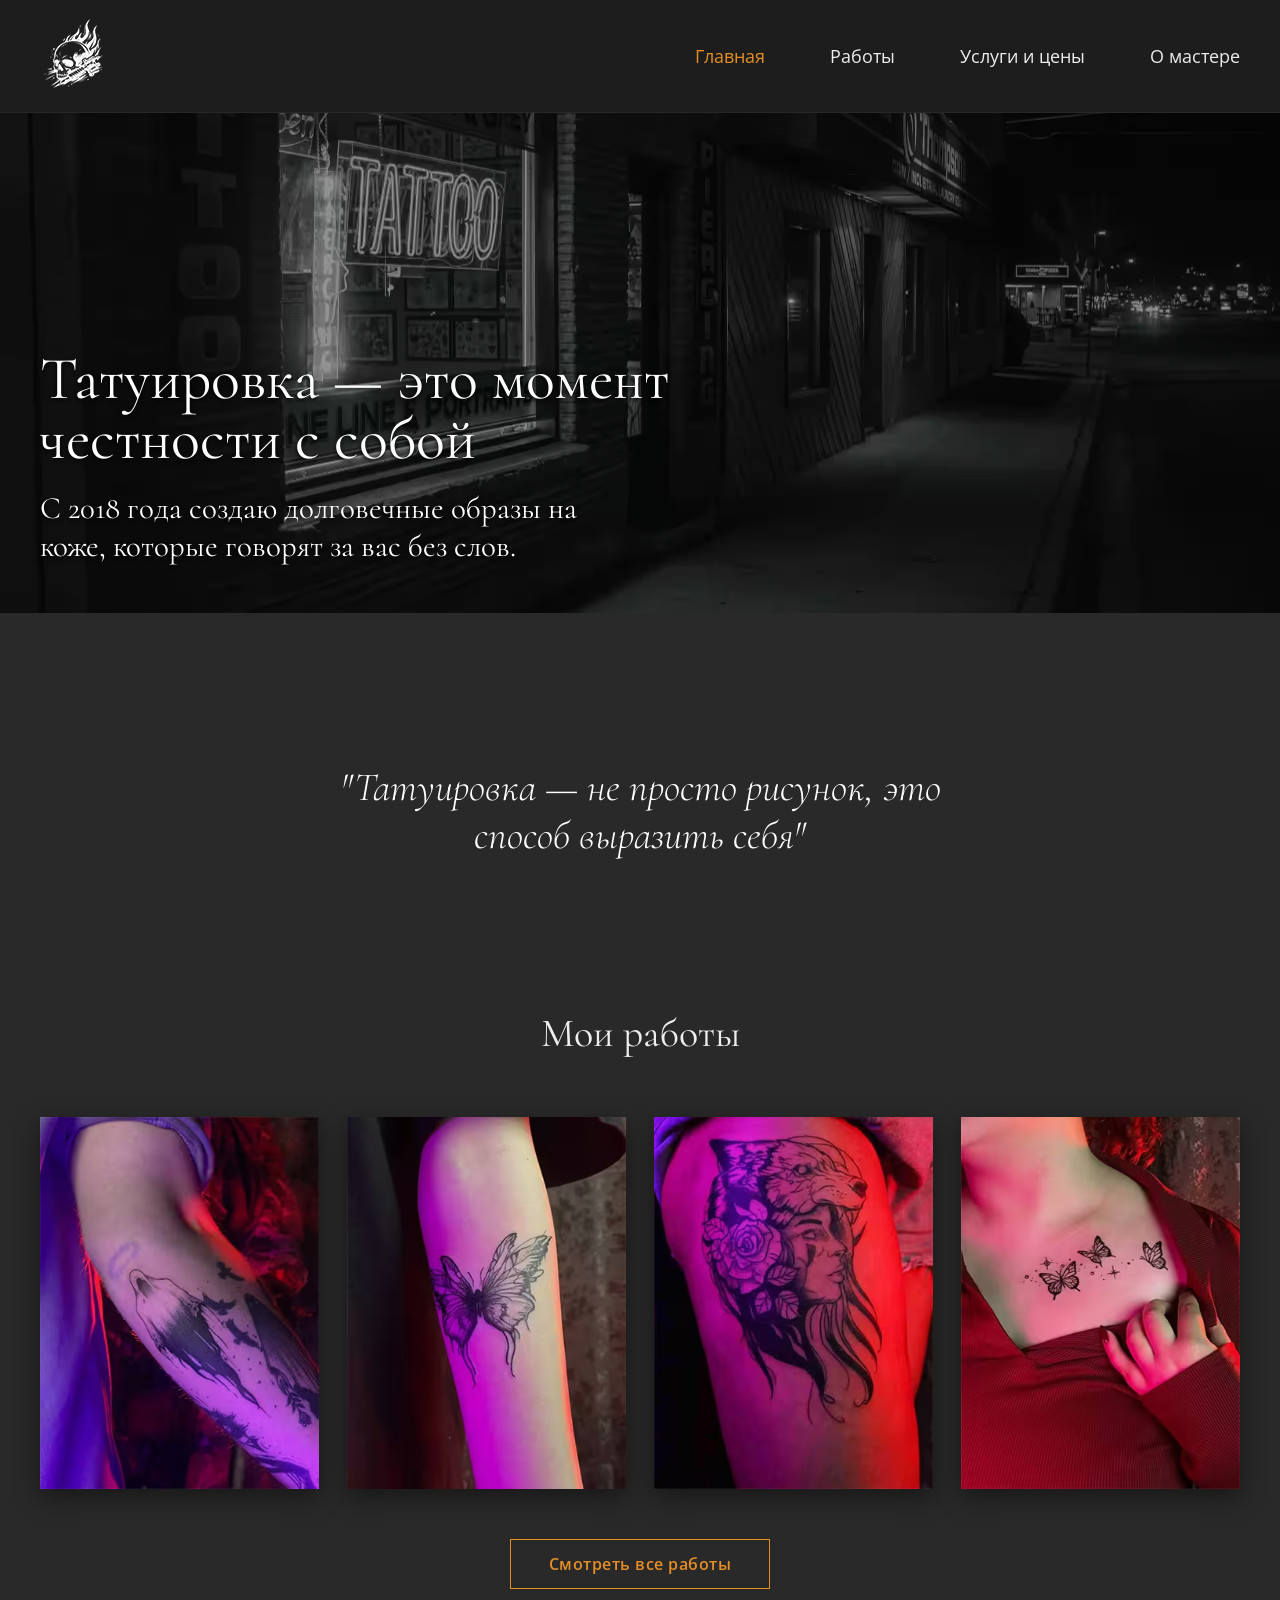
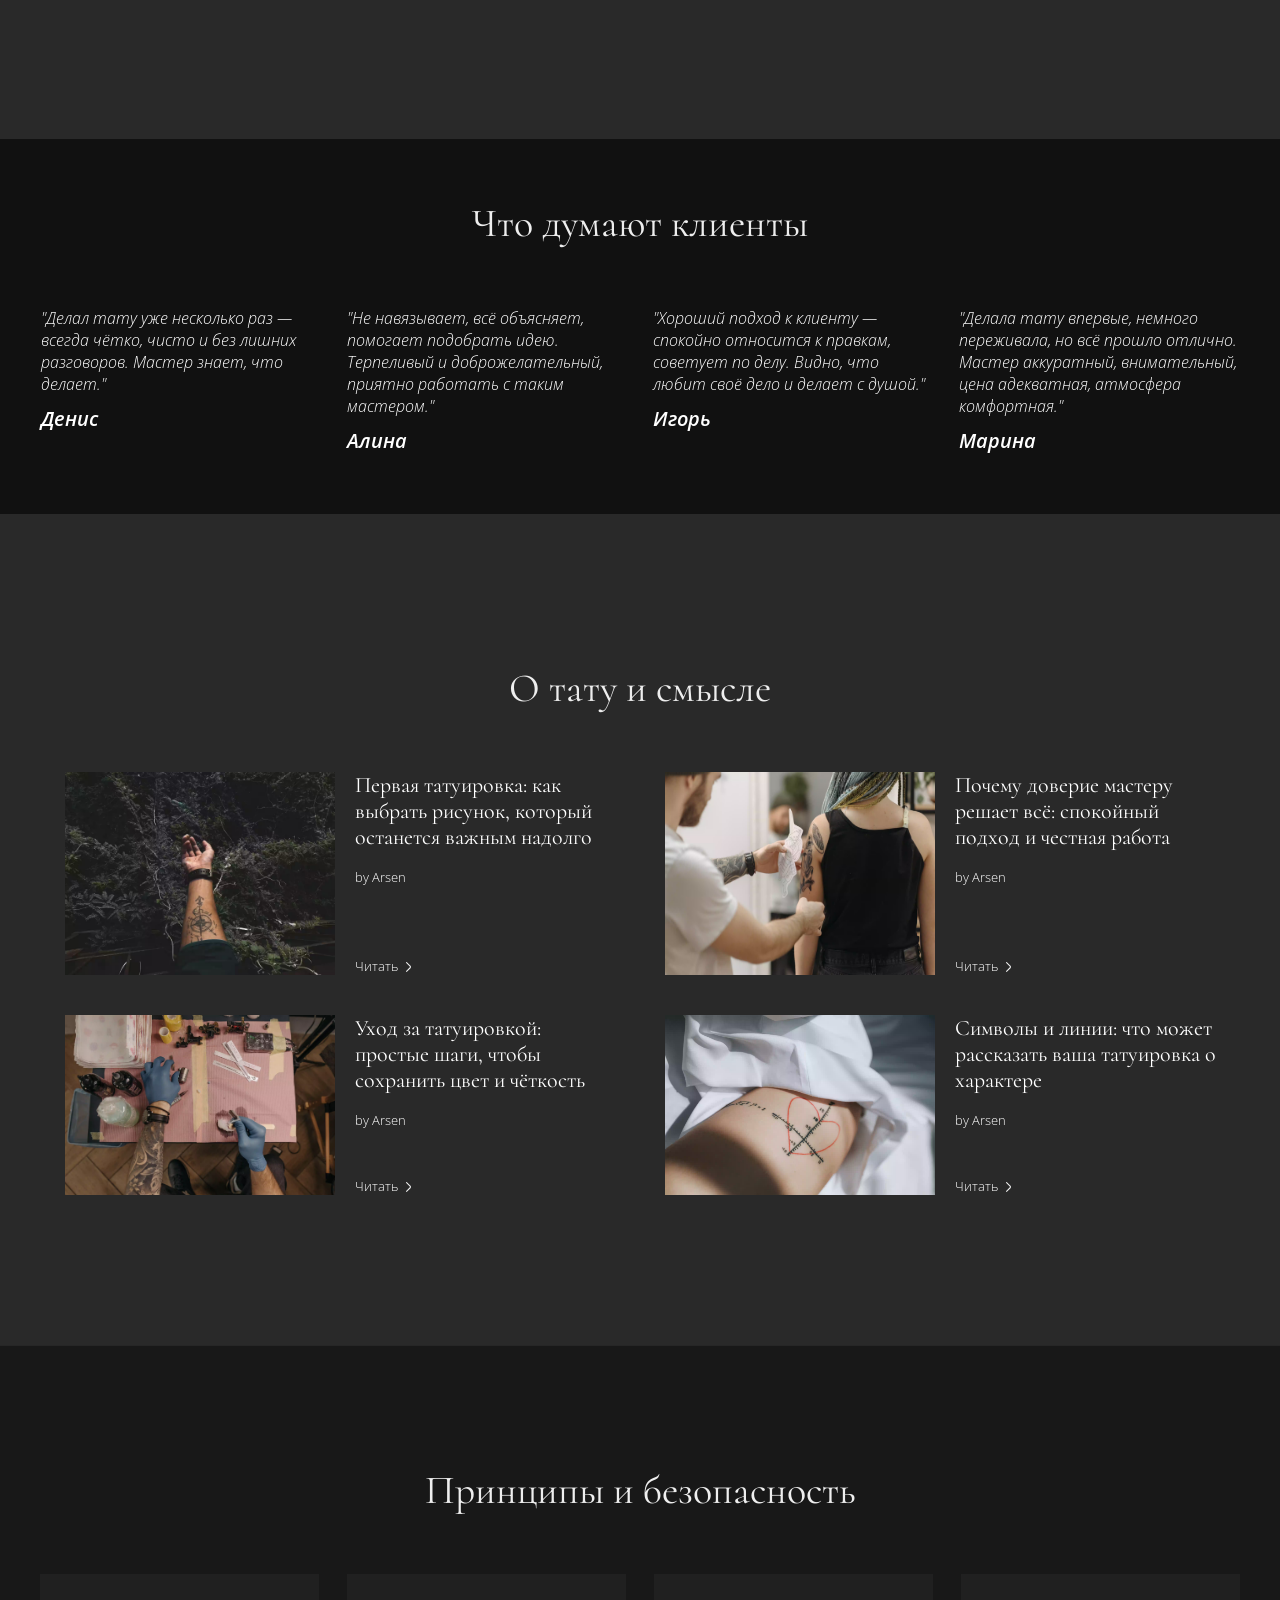
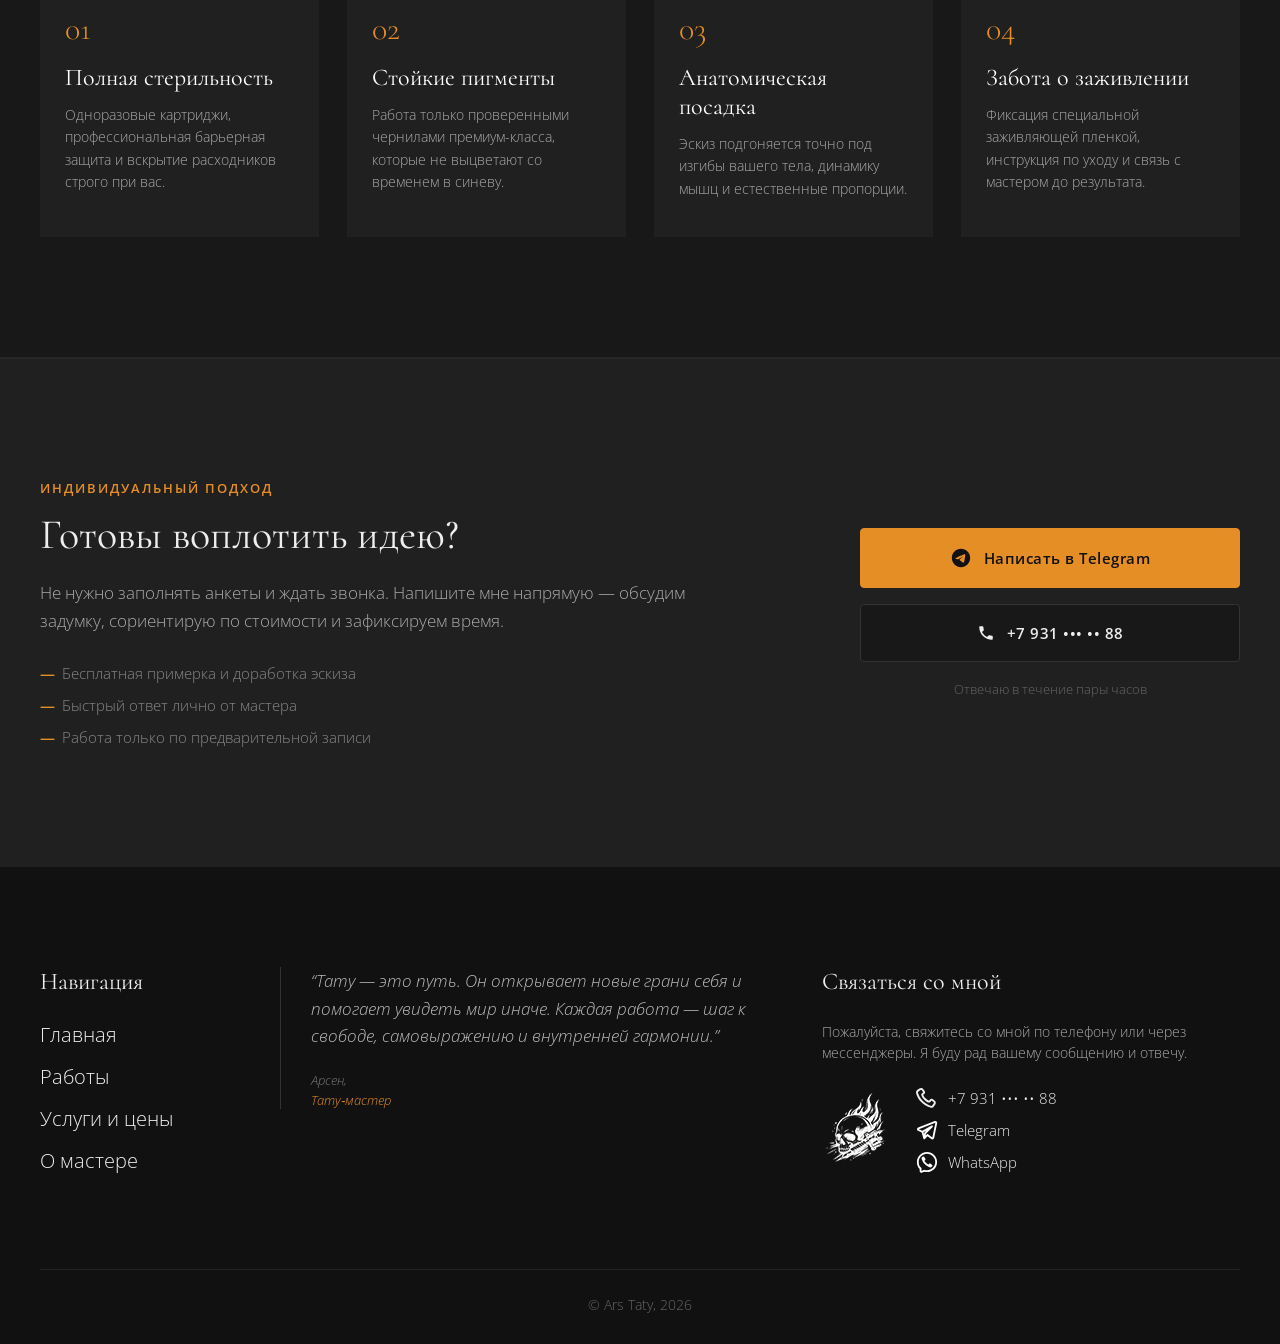
==== commit 0558511d: "Add files via upload" ====
--- a/index.html
+++ b/index.html
@@ -164,7 +164,7 @@
           <h2 class="title">О тату и смысле</h2>
           <ul class="main-blog__list">
             <li class="main-blog__item">
-              <img src="images/blog-1.jpg" alt="" class="main-blog__item-img">
+              <img src="images/blog-1.avif" alt="" class="main-blog__item-img">
               <div class="main-blog__item-content">
                 <h3 class="main-blog__item-title">
                   <a href="articles/first-tattoo/">Первая татуировка: как выбрать рисунок, который останется важным
@@ -175,7 +175,7 @@
               </div>
             </li>
             <li class="main-blog__item">
-              <img src="images/blog-2.jpg" alt="" class="main-blog__item-img">
+              <img src="images/blog-2.avif" alt="" class="main-blog__item-img">
               <div class="main-blog__item-content">
                 <h3 class="main-blog__item-title">
                   <a href="articles/trust-master/">Почему доверие мастеру решает всё: спокойный подход и честная
@@ -186,7 +186,7 @@
               </div>
             </li>
             <li class="main-blog__item">
-              <img src="images/blog-3.jpg" alt="" class="main-blog__item-img">
+              <img src="images/blog-3.avif" alt="" class="main-blog__item-img">
               <div class="main-blog__item-content">
                 <h3 class="main-blog__item-title">
                   <a href="articles/tattoo-care/">Уход за татуировкой: простые шаги, чтобы сохранить цвет и чёткость</a>
@@ -196,7 +196,7 @@
               </div>
             </li>
             <li class="main-blog__item">
-              <img src="images/blog-4.jpg" alt="" class="main-blog__item-img">
+              <img src="images/blog-4.avif" alt="" class="main-blog__item-img">
               <div class="main-blog__item-content">
                 <h3 class="main-blog__item-title">
                   <a href="articles/symbols/">Символы и линии: что может рассказать ваша татуировка о характере</a>
--- a/css/style.css
+++ b/css/style.css
@@ -1201,4 +1201,4 @@
   .main-blog__item-title {
     min-height: auto;
   }
-}
+}
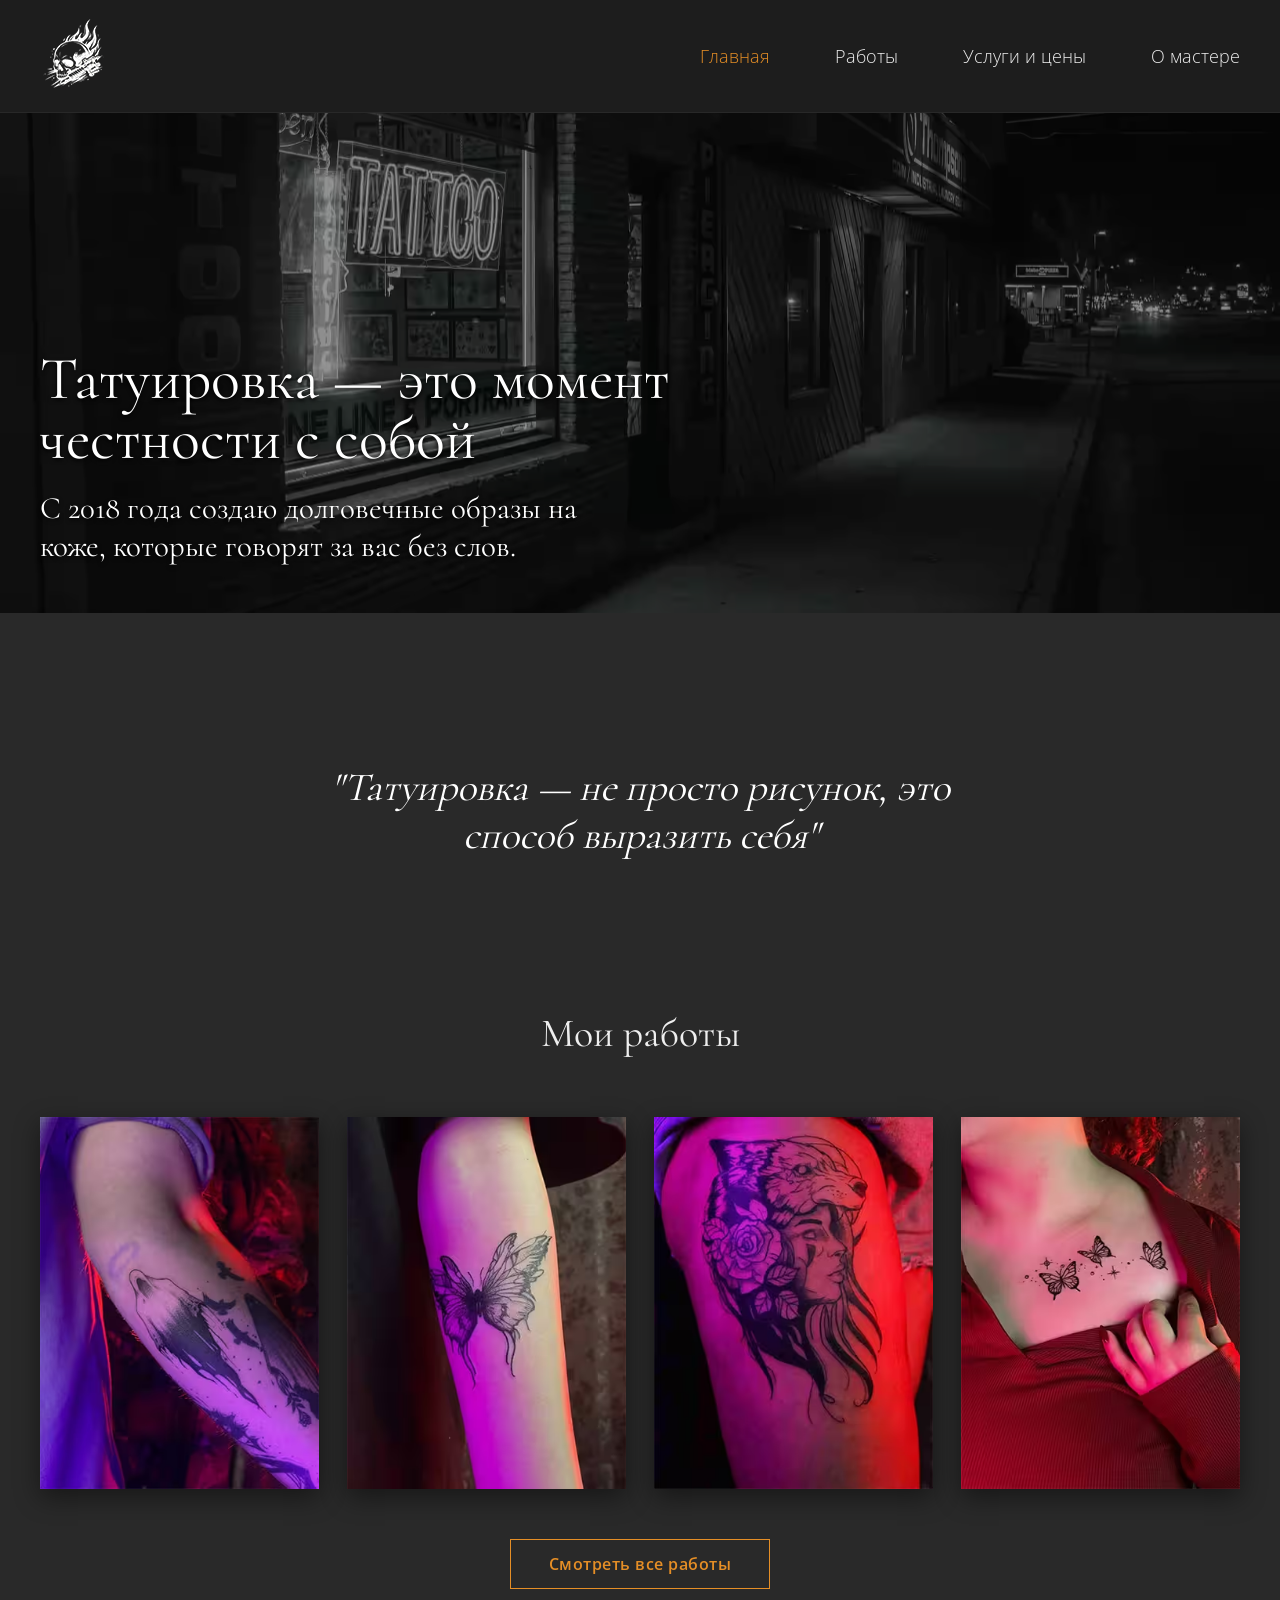
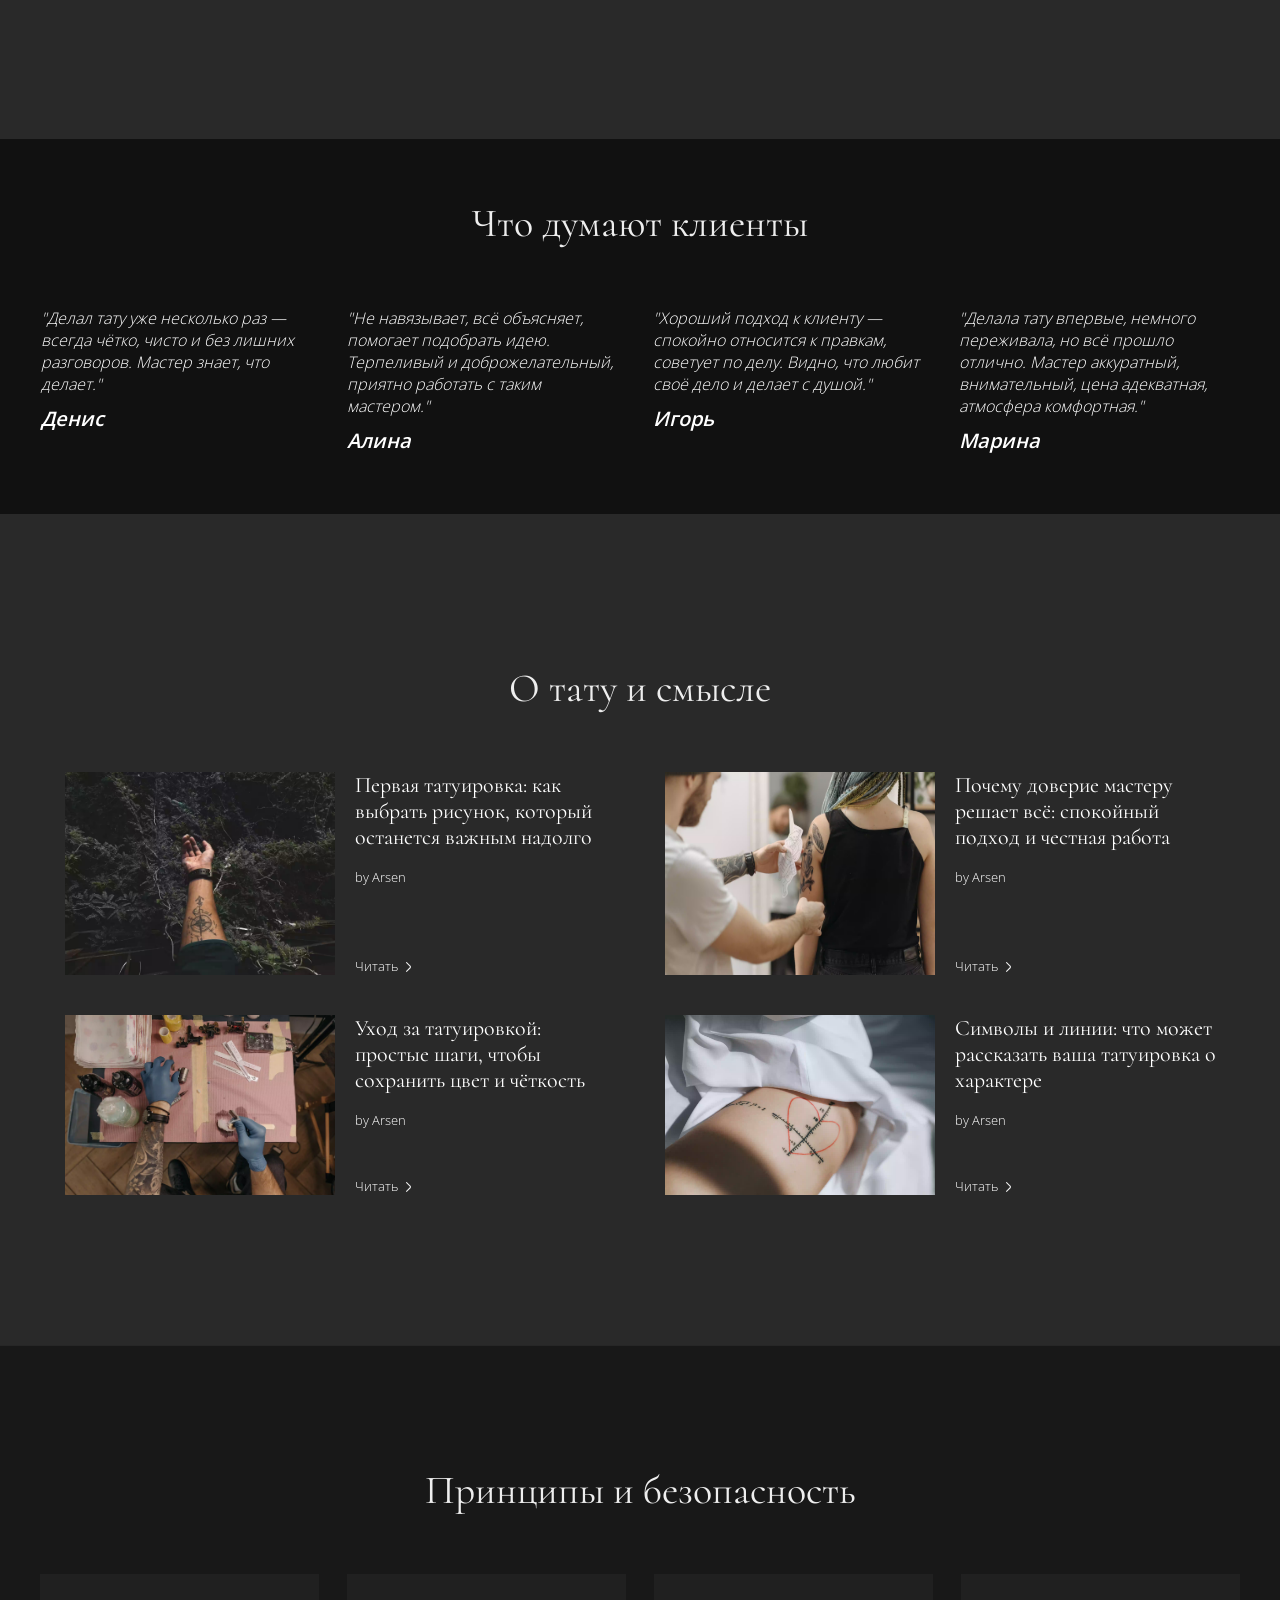
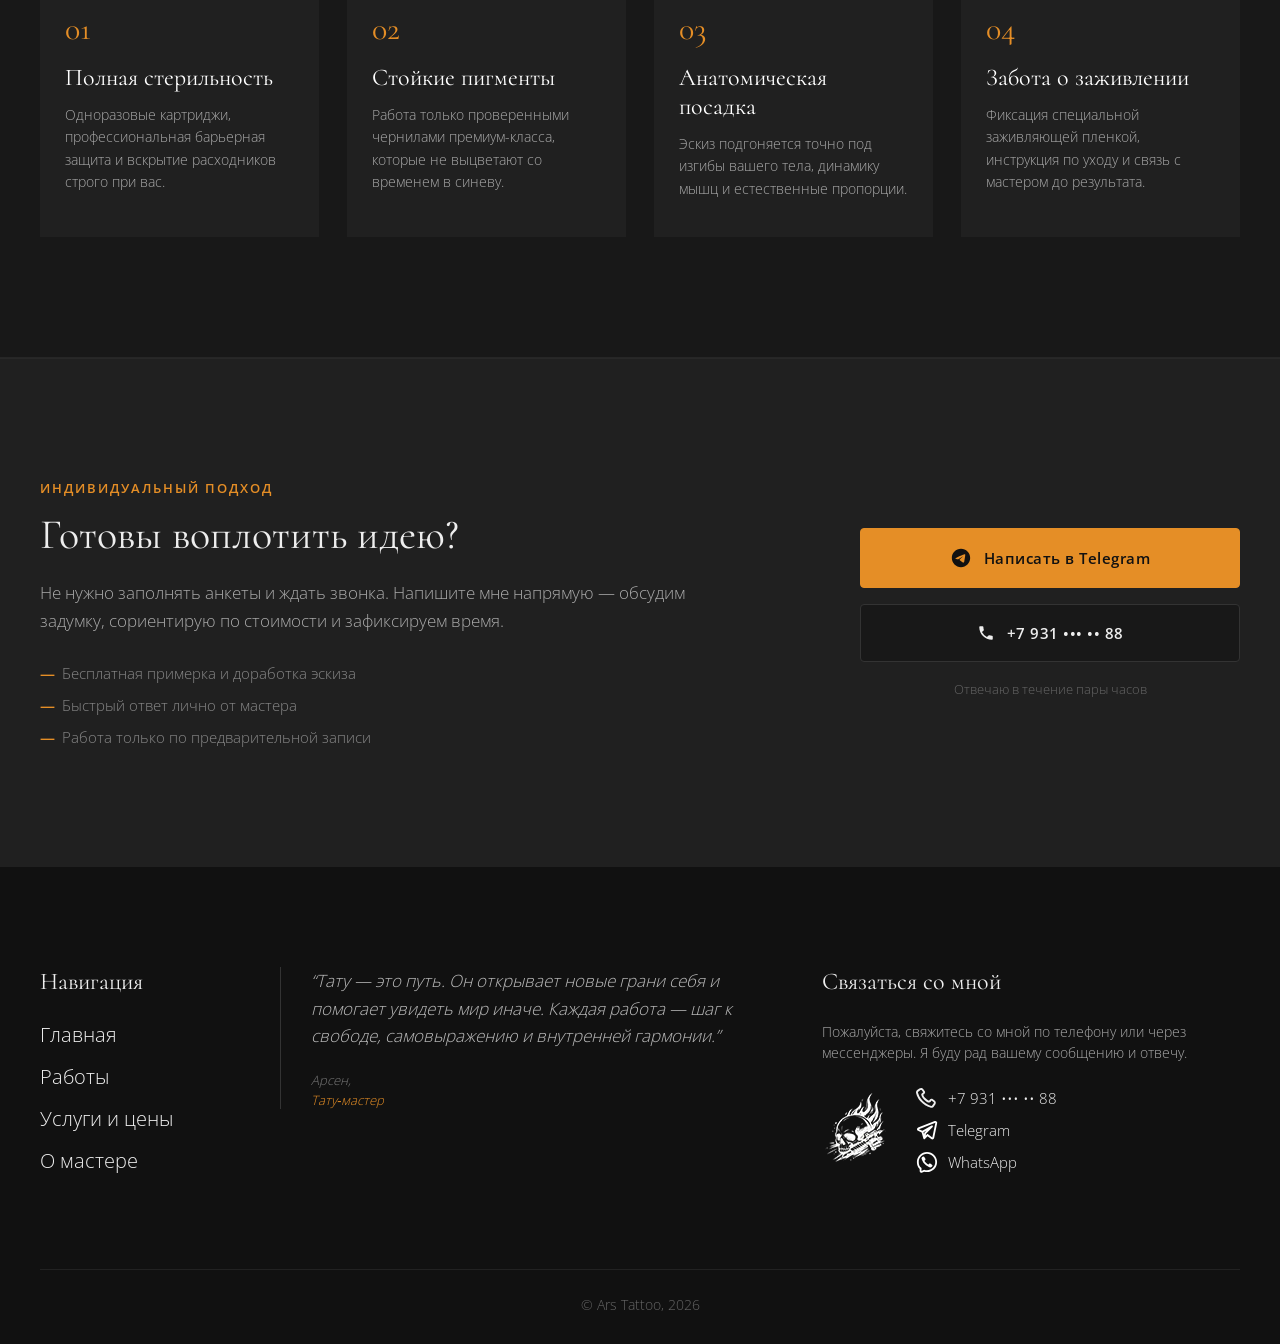
==== commit ee9ddb88: "Add files via upload" ====
--- a/index.html
+++ b/index.html
@@ -8,11 +8,21 @@
   <title>Тату-мастер Арсен — Главная</title>
   <link rel="stylesheet" href="css/reset.css">
   <link rel="stylesheet" href="css/style.css">
-  <link rel="preconnect" href="https://fonts.googleapis.com">
-  <link rel="preconnect" href="https://fonts.gstatic.com" crossorigin>
-  <link
-    href="https://fonts.googleapis.com/css2?family=Cormorant:ital,wght@0,300..700;1,300..700&family=Open+Sans:ital,wght@0,300..800;1,300..800&display=swap"
-    rel="stylesheet">
+  <!-- Yandex.Metrika counter -->
+  <script type="text/javascript">
+    (function (m, e, t, r, i, k, a) {
+      m[i] = m[i] || function () { (m[i].a = m[i].a || []).push(arguments) };
+      m[i].l = 1 * new Date();
+      for (var j = 0; j < document.scripts.length; j++) { if (document.scripts[j].src === r) { return; } }
+      k = e.createElement(t), a = e.getElementsByTagName(t)[0], k.async = 1, k.src = r, a.parentNode.insertBefore(k, a)
+    })(window, document, 'script', 'https://mc.yandex.ru/metrika/tag.js?id=114107350', 'ym');
+
+    ym(114107350, 'init', { ssr: true, webvisor: true, clickmap: true, ecommerce: "dataLayer", referrer: document.referrer, url: location.href, accurateTrackBounce: true, trackLinks: true });
+  </script>
+  <noscript>
+    <div><img src="https://mc.yandex.ru/watch/114107350" style="position:absolute; left:-9999px;" alt="" /></div>
+  </noscript>
+  <!-- /Yandex.Metrika counter -->
 </head>
 
 <body>
@@ -23,7 +33,7 @@
       <div class="container">
         <div class="header__inner">
           <a href="./" class="logo">
-            <img src="images/logo.png" alt="Тату-студия Ars Taty">
+            <img src="images/logo.png" alt="Тату-студия Ars Tattoo">
           </a>
           <nav class="menu">
             <button class="menu__btn" type="button" aria-label="Открыть меню">
@@ -33,11 +43,6 @@
               <span></span>
             </button>
             <ul class="menu__list">
-              <li class="menu__close">
-                <button class="menu__close-btn" type="button" aria-label="Закрыть меню">
-                  <img src="images/close.svg" alt="">
-                </button>
-              </li>
               <li class="menu__item">
                 <a class="menu__link menu__link--current">Главная</a>
               </li>
@@ -326,7 +331,7 @@
             <ul class="footer__nav">
               <li class="footer__nav-logo">
                 <a href="./" class="footer__logo">
-                  <img src="images/logo.png" alt="Тату-студия Ars Taty">
+                  <img src="images/logo.png" alt="Тату-студия Ars Tattoo">
                 </a>
               </li>
               <li class="footer__nav-contacts">
@@ -339,7 +344,7 @@
           </div>
         </div>
         <div class="footer__bottom">
-          <p class="footer__copy">© Ars Taty,
+          <p class="footer__copy">© Ars Tattoo,
             <script>document.write(new Date().getFullYear());</script>
           </p>
         </div>
--- a/css/style.css
+++ b/css/style.css
@@ -1,3 +1,28 @@
+@font-face {
+  font-family: "Cormorant";
+  src: url("../fonts/Cormorant-Regular.woff2") format("woff2");
+  font-weight: 400;
+  font-style: normal;
+  font-display: swap;
+}
+
+@font-face {
+  font-family: "Open Sans";
+  src: url("../fonts/OpenSans-Light.woff2") format("woff2");
+  font-weight: 300 400;
+  font-style: normal;
+  font-display: swap;
+}
+
+@font-face {
+  font-family: "Open Sans";
+  src: url("../fonts/OpenSans-SemiBold.woff2") format("woff2");
+  font-weight: 600;
+  font-style: normal;
+  font-display: swap;
+}
+
+
 html {
   box-sizing: border-box;
   scroll-behavior: smooth;
@@ -66,7 +91,7 @@
   font-weight: 300;
   line-height: normal;
   position: relative;
-  overflow-x: hidden;
+  overflow-x: clip;
 }
 
 .header {
@@ -93,11 +118,35 @@
   display: none;
   width: 40px;
   height: 40px;
-  padding: 10px 0;
+  padding: 10px 3px;
   flex-direction: column;
   justify-content: space-between;
   position: relative;
-  z-index: 2;
+  z-index: 101;
+  cursor: pointer;
+}
+
+.menu__btn span {
+  background-color: #eee;
+  height: 2px;
+  width: 100%;
+  border-radius: 1px;
+  transition: transform 0.35s cubic-bezier(0.16, 1, 0.3, 1), opacity 0.25s ease;
+  transform-origin: center;
+}
+
+.menu__btn.menu__btn--active span:nth-child(1) {
+  transform: translateY(9px) rotate(45deg);
+}
+
+.menu__btn.menu__btn--active span:nth-child(2),
+.menu__btn.menu__btn--active span:nth-child(3) {
+  opacity: 0;
+  transform: scaleX(0);
+}
+
+.menu__btn.menu__btn--active span:nth-child(4) {
+  transform: translateY(-9px) rotate(-45deg);
 }
 
 .menu__link {
@@ -136,11 +185,7 @@
   display: none;
 }
 
-.menu__btn span {
-  background-color: #eee;
-  height: 2px;
-  width: 100%;
-}
+
 
 .menu__list {
   display: flex;
@@ -816,8 +861,35 @@
 }
 
 @media (max-width: 860px) {
+  .wrapper {
+    padding-top: 60px;
+  }
+
+  .header {
+    position: fixed;
+    top: 0;
+    left: 0;
+    right: 0;
+    transform: translate3d(0, 0, 0);
+  }
+
   .header--hidden {
+    transform: translate3d(0, -100%, 0);
+  }
+
+  /* .header--hidden {
     transform: translateY(-100%);
+  } */
+
+  .header__inner {
+    height: 60px;
+    min-height: 60px;
+    padding: 0;
+  }
+
+  .header__inner::before {
+    content: '';
+    width: 40px;
   }
 
   .logo {
@@ -835,23 +907,12 @@
     height: auto;
   }
 
-  .header__inner {
-    height: 60px;
-    min-height: 60px;
-    padding: 0;
-  }
-
-  .header__inner::after {
-    content: '';
-    width: 40px;
-  }
-
   .menu__list {
     position: fixed;
     inset: 0;
     width: 100%;
     max-width: 100%;
-    height: 100vh;
+    height: 100dvh;
     margin: 0;
     background-color: #141414;
     display: flex;
@@ -859,19 +920,19 @@
     justify-content: center;
     align-items: center;
     padding: 60px 20px;
-    transform: translateY(-100%);
+    transform: translate3d(0, -100%, 0);
     transition: transform 0.45s cubic-bezier(0.16, 1, 0.3, 1);
     z-index: 100;
   }
 
   .menu__list.menu__list--open {
-    transform: translateY(0%);
+    transform: translate3d(0, 0, 0);
   }
 
   .menu__close-btn {
     position: absolute;
     top: 10px;
-    left: 20px;
+    right: 20px;
     width: 40px;
     height: 40px;
     display: flex;
@@ -921,7 +982,6 @@
   }
 
   .menu {
-    order: -1;
     margin-right: 0;
   }
 
@@ -998,7 +1058,7 @@
   }
 
   .menu__close-btn {
-    left: 10px;
+    right: 10px;
     top: 10px;
   }
 
